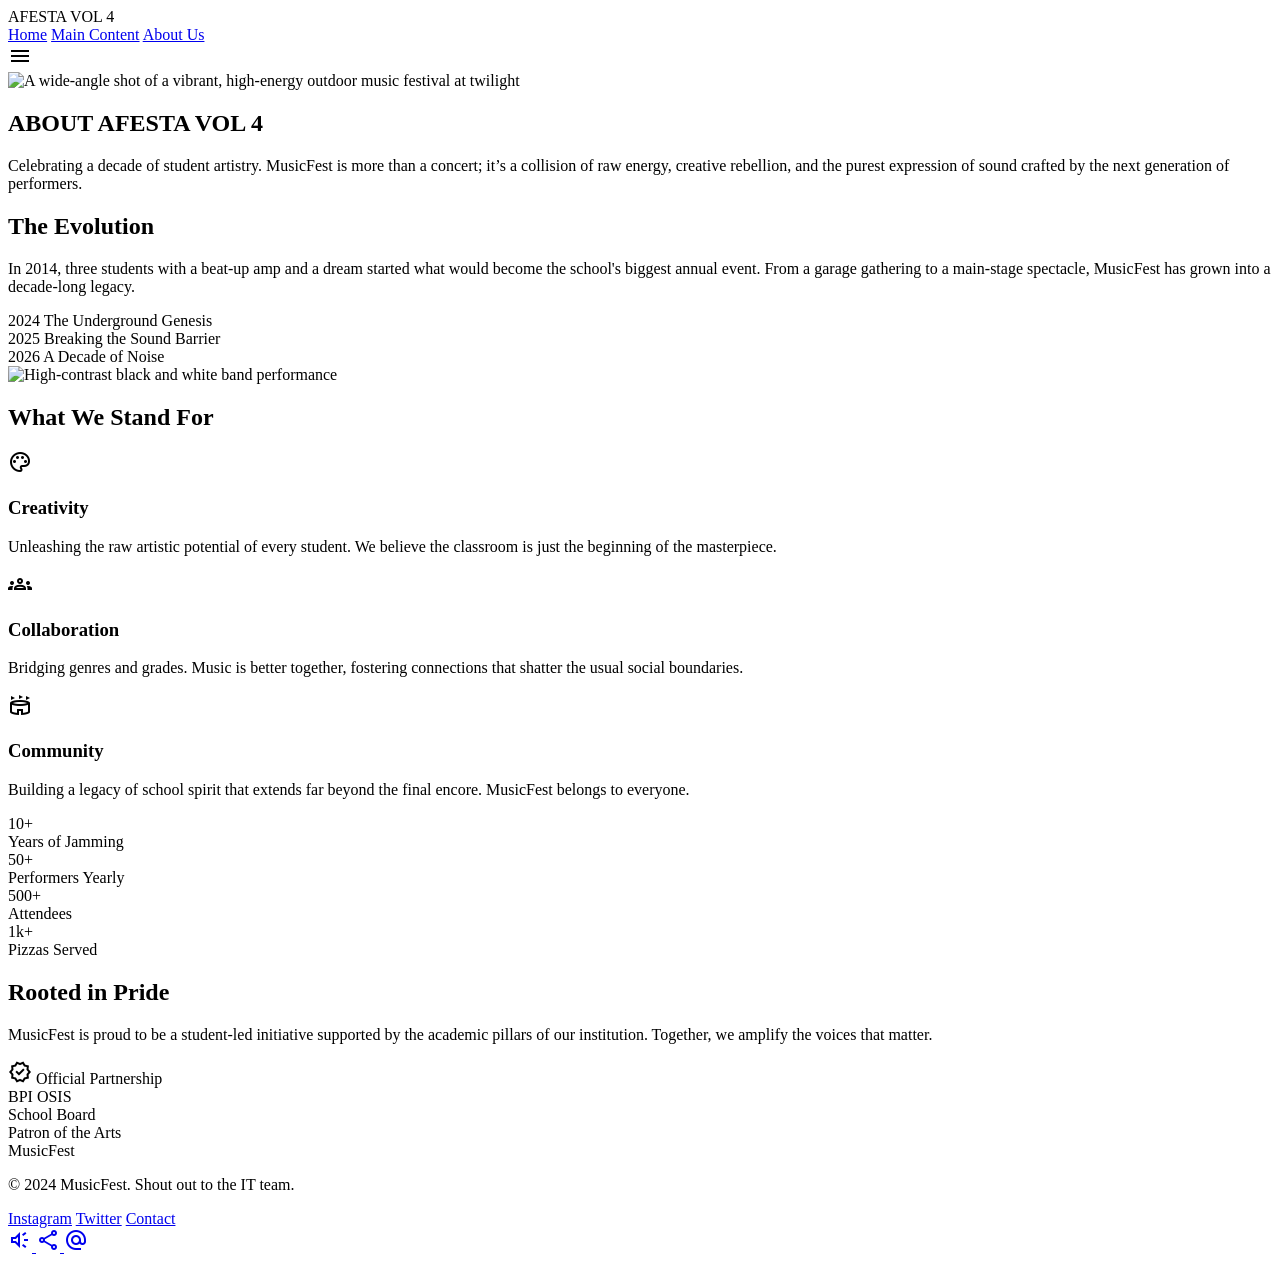
==== aboutus.html @ be6bf94f "Create aboutus.html" ====
<!DOCTYPE html>
<html class="dark" lang="en" data-stitch-anim-opacity="true">
<head>
    <meta charset="utf-8">
    <meta content="width=device-width, initial-scale=1.0" name="viewport">
    <title>About Us | MusicFest</title>
    
    <!-- Google Fonts -->
    <link href="https://fonts.googleapis.com/css2?family=Epilogue:wght@400;600;700;800;900&family=Space+Grotesk:wght@600&family=Spline+Sans:wght@400;500&family=Material+Symbols+Outlined:wght,FILL@100..700,0..1&display=swap" rel="stylesheet">
    
    <!-- External CSS -->
    <link rel="stylesheet" href="styles.css">
    
    <!-- Tailwind CSS CDN -->
    <script src="https://cdn.tailwindcss.com?plugins=forms,container-queries"></script>
    
    <!-- Tailwind Configuration -->
    <script src="tailwind-config.js"></script>
</head>
<body class="bg-background text-on-surface font-body-md selection:bg-secondary-container-alt selection:text-white">
    <!-- TopNavBar -->
    <nav class="sticky top-0 z-50 bg-surface border-b-2 border-outline-variant shadow-[0px_4px_0px_0px_#173d3c]">
        <div class="flex justify-between items-center w-full px-gutter py-sm max-w-container-max mx-auto">
            <div class="font-h3 text-h3 font-black italic tracking-tighter mr-md text-primary-container">AFESTA VOL 4</div>
            <div class="flex items-center gap-lg">
                <div class="hidden md:flex gap-lg items-center">
                    <a class="text-on-surface font-label-caps hover:text-primary-container transition-all" href="home.html">Home</a>
                    <a class="text-on-surface font-label-caps hover:text-primary-container transition-all" href="main.html">Main Content</a>
                    <a class="text-secondary-container-alt font-bold border-b-4 border-secondary-container-alt pb-1" href="aboutus.html">About Us</a>
                </div>
                <div class="md:hidden">
                    <span class="material-symbols-outlined text-on-surface">menu</span>
                </div>
            </div>
        </div>
    </nav>
    <main>
        <!-- Hero Section -->
        <section class="relative min-h-[600px] flex items-center pt-xl bg-surface-container-lowest">
            <div class="absolute inset-0 z-0 opacity-40">
                <div class="absolute inset-0 bg-gradient-to-br from-primary-container/20 via-transparent to-secondary-container-alt/20"></div>
                <img class="w-full h-full object-cover grayscale brightness-50" alt="A wide-angle shot of a vibrant, high-energy outdoor music festival at twilight" src="https://lh3.googleusercontent.com/aida-public/[base64]">
            </div>
            <!-- Paper-cut Overlays -->
            <div class="absolute top-0 right-0 w-1/3 h-full bg-primary-container/10 skew-x-12 translate-x-24 z-10"></div>
            <div class="absolute bottom-0 left-0 w-1/4 h-1/2 bg-secondary-container-alt/10 -skew-x-12 -translate-x-12 z-10"></div>
            <div class="relative z-20 max-w-container-max mx-auto px-gutter w-full">
                <div class="max-w-3xl">
                    <h1 class="font-h1 text-h1 mb-md text-on-surface uppercase tracking-tighter">
                        ABOUT <span class="text-primary-container">AFESTA VOL 4</span>
                    </h1>
                    <p class="font-body-lg text-body-lg text-on-surface-variant leading-relaxed mb-lg border-l-4 border-secondary-container-alt pl-md">
                        Celebrating a decade of student artistry. MusicFest is more than a concert; it’s a collision of raw energy, creative rebellion, and the purest expression of sound crafted by the next generation of performers.
                    </p>
                </div>
            </div>
        </section>
        
        <!-- Our Story (The Evolution) -->
        <section class="py-xl max-w-container-max mx-auto px-gutter">
            <div class="grid grid-cols-1 md:grid-cols-12 gap-lg items-center">
                <div class="md:col-span-5 space-y-md">
                    <h2 class="font-h2 text-h2 uppercase tracking-tight">The <span class="text-secondary-container-alt">Evolution</span></h2>
                    <p class="text-on-surface-variant font-body-md">
                        In 2014, three students with a beat-up amp and a dream started what would become the school's biggest annual event. From a garage gathering to a main-stage spectacle, MusicFest has grown into a decade-long legacy.
                    </p>
                    <div class="space-y-sm border-t-2 border-outline-variant pt-md mt-lg">
                        <div class="flex items-center gap-md">
                            <span class="font-h3 text-h3 text-primary-container">2024</span>
                            <span class="font-body-md italic text-on-surface">The Underground Genesis</span>
                        </div>
                        <div class="flex items-center gap-md">
                            <span class="font-h3 text-h3 text-secondary-container-alt">2025</span>
                            <span class="font-body-md italic text-on-surface">Breaking the Sound Barrier</span>
                        </div>
                        <div class="flex items-center gap-md">
                            <span class="font-h3 text-h3 text-tertiary-container">2026</span>
                            <span class="font-body-md italic text-on-surface">A Decade of Noise</span>
                        </div>
                    </div>
                </div>
                <div class="md:col-span-7 relative">
                    <div class="relative z-10 paper-cut-jagged bg-surface-container-high p-4 paper-cut-shadow-lg rotate-2">
                        <img class="w-full h-[500px] object-cover grayscale contrast-125" alt="High-contrast black and white band performance" src="https://lh3.googleusercontent.com/aida-public/[base64]">
                    </div>
                    <div class="absolute -top-10 -left-10 w-32 h-32 bg-primary-container z-0 paper-cut-edge -rotate-12"></div>
                    <div class="absolute -bottom-10 -right-10 w-48 h-48 bg-secondary-container-alt z-0 paper-cut-edge rotate-12 opacity-50"></div>
                </div>
            </div>
        </section>

        <!-- Our Values -->
        <section class="py-xl bg-surface-container-low">
            <div class="max-w-container-max mx-auto px-gutter">
                <div class="text-center mb-xl">
                    <h2 class="font-h2 text-h2 uppercase mb-xs">What We <span class="text-primary-container">Stand For</span></h2>
                    <div class="h-1 w-24 bg-primary-container mx-auto"></div>
                </div>
                <div class="grid grid-cols-1 md:grid-cols-3 gap-lg">
                    <!-- Value Card 1 -->
                    <div class="bg-surface p-lg paper-cut-shadow border-t-8 border-primary-container group hover:-translate-y-2 transition-all duration-300">
                        <span class="material-symbols-outlined text-primary-container text-[48px] mb-md">palette</span>
                        <h3 class="font-h3 text-h3 mb-sm uppercase">Creativity</h3>
                        <p class="text-on-surface-variant font-body-md leading-relaxed">
                            Unleashing the raw artistic potential of every student. We believe the classroom is just the beginning of the masterpiece.
                        </p>
                    </div>
                    <!-- Value Card 2 -->
                    <div class="bg-surface p-lg paper-cut-shadow border-t-8 border-secondary-container-alt group hover:-translate-y-2 transition-all duration-300">
                        <span class="material-symbols-outlined text-secondary-container-alt text-[48px] mb-md">groups</span>
                        <h3 class="font-h3 text-h3 mb-sm uppercase">Collaboration</h3>
                        <p class="text-on-surface-variant font-body-md leading-relaxed">
                            Bridging genres and grades. Music is better together, fostering connections that shatter the usual social boundaries.
                        </p>
                    </div>
                    <!-- Value Card 3 -->
                    <div class="bg-surface p-lg paper-cut-shadow border-t-8 border-tertiary-container group hover:-translate-y-2 transition-all duration-300">
                        <span class="material-symbols-outlined text-tertiary-container text-[48px] mb-md">stadium</span>
                        <h3 class="font-h3 text-h3 mb-sm uppercase">Community</h3>
                        <p class="text-on-surface-variant font-body-md leading-relaxed">
                            Building a legacy of school spirit that extends far beyond the final encore. MusicFest belongs to everyone.
                        </p>
                    </div>
                </div>
            </div>
        </section>

        <!-- Impact Stats -->
        <section class="py-xl bg-surface">
            <div class="max-w-container-max mx-auto px-gutter">
                <div class="grid grid-cols-2 md:grid-cols-4 gap-md">
                    <div class="text-center p-md border-r-2 border-outline-variant md:last:border-none">
                        <div class="font-h1 text-h1 text-primary-container tracking-tighter">10+</div>
                        <div class="font-label-caps uppercase text-on-surface-variant">Years of Jamming</div>
                    </div>
                    <div class="text-center p-md border-r-2 border-outline-variant md:last:border-none">
                        <div class="font-h1 text-h1 text-secondary-container-alt tracking-tighter">50+</div>
                        <div class="font-label-caps uppercase text-on-surface-variant">Performers Yearly</div>
                    </div>
                    <div class="text-center p-md border-r-2 border-outline-variant md:last:border-none">
                        <div class="font-h1 text-h1 text-tertiary-container tracking-tighter">500+</div>
                        <div class="font-label-caps uppercase text-on-surface-variant">Attendees</div>
                    </div>
                    <div class="text-center p-md border-r-2 border-outline-variant md:last:border-none">
                        <div class="font-h1 text-h1 text-primary-container tracking-tighter">1k+</div>
                        <div class="font-label-caps uppercase text-on-surface-variant">Pizzas Served</div>
                    </div>
                </div>
            </div>
        </section>

        <!-- Rooted in Pride -->
        <section class="py-xl overflow-hidden relative">
            <div class="max-w-container-max mx-auto px-gutter">
                <div class="bg-surface-container-highest p-lg md:p-xl paper-cut-edge paper-cut-shadow border-l-8 border-tertiary-container relative z-10">
                    <div class="grid grid-cols-1 md:grid-cols-2 gap-lg items-center">
                        <div>
                            <h2 class="font-h2 text-h2 uppercase mb-md tracking-tighter">Rooted in <span class="text-tertiary-container">Pride</span></h2>
                            <p class="text-on-surface-variant font-body-lg mb-lg">
                                MusicFest is proud to be a student-led initiative supported by the academic pillars of our institution. Together, we amplify the voices that matter.
                            </p>
                            <div class="flex items-center gap-sm">
                                <span class="material-symbols-outlined text-primary-container">verified</span>
                                <span class="font-label-caps text-on-surface uppercase tracking-widest">Official Partnership</span>
                            </div>
                        </div>
                        <div class="flex flex-col md:flex-row gap-lg items-center justify-center">
                            <div class="w-48 h-48 bg-background flex items-center justify-center paper-cut-shadow border-2 border-tertiary-container group hover:scale-105 transition-transform">
                                <span class="font-h3 text-h3 text-tertiary-container text-center px-sm">BPI OSIS</span>
                            </div>
                            <div class="text-center md:text-left">
                                <div class="font-h3 text-h3 text-on-surface">School Board</div>
                                <div class="font-body-md text-on-surface-variant">Patron of the Arts</div>
                            </div>
                        </div>
                    </div>
                </div>
            </div>
            <!-- Background Decorative Element -->
            <div class="absolute top-1/2 right-0 w-1/2 h-full bg-secondary-container-alt/5 -skew-y-6 z-0"></div>
        </section>
    </main>

    <!-- Footer -->
    <footer class="mt-xl bg-surface-dim border-t-4 border-dashed border-primary">
        <div class="flex flex-col md:flex-row justify-between items-center w-full px-lg py-md max-w-container-max mx-auto gap-md">
            <div class="flex flex-col gap-xs items-center md:items-start">
                <div class="font-h3 text-h3 font-black text-primary italic">MusicFest</div>
                <p class="font-body-md text-on-surface-variant">© 2024 MusicFest. Shout out to the IT team.</p>
            </div>
            <div class="flex gap-md">
                <a class="text-on-surface-variant font-label-caps hover:text-primary transition-colors" href="#">Instagram</a>
                <a class="text-on-surface-variant font-label-caps hover:text-primary transition-colors" href="#">Twitter</a>
                <a class="text-on-surface-variant font-label-caps hover:text-primary transition-colors" href="#">Contact</a>
            </div>
            <div class="flex gap-sm">
                <a class="w-10 h-10 flex items-center justify-center bg-surface-container paper-cut-shadow hover:scale-95 transition-transform text-primary" href="#">
                    <span class="material-symbols-outlined">brand_awareness</span>
                </a>
                <a class="w-10 h-10 flex items-center justify-center bg-surface-container paper-cut-shadow hover:scale-95 transition-transform text-primary" href="#">
                    <span class="material-symbols-outlined">share</span>
                </a>
                <a class="w-10 h-10 flex items-center justify-center bg-surface-container paper-cut-shadow hover:scale-95 transition-transform text-primary" href="#">
                    <span class="material-symbols-outlined">alternate_email</span>
                </a>
            </div>
        </div>
    </footer>
</body>
</html>
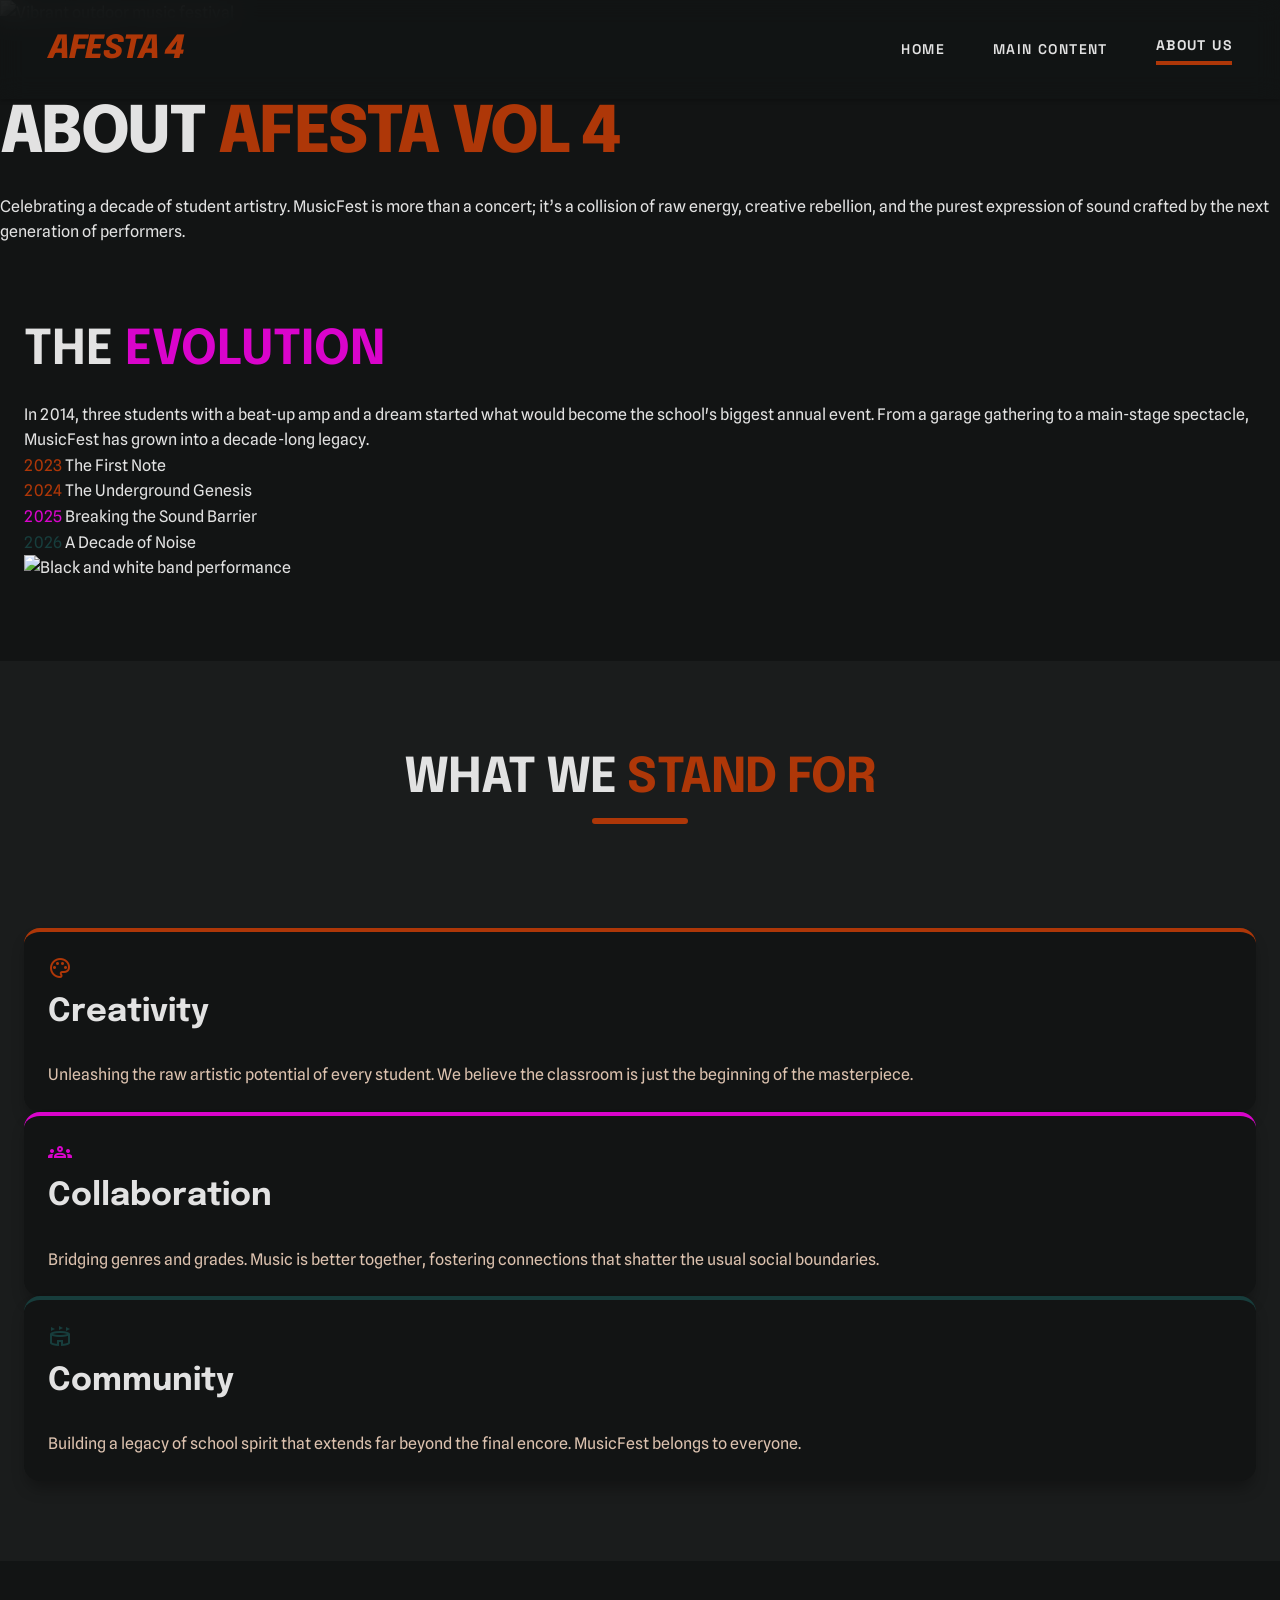
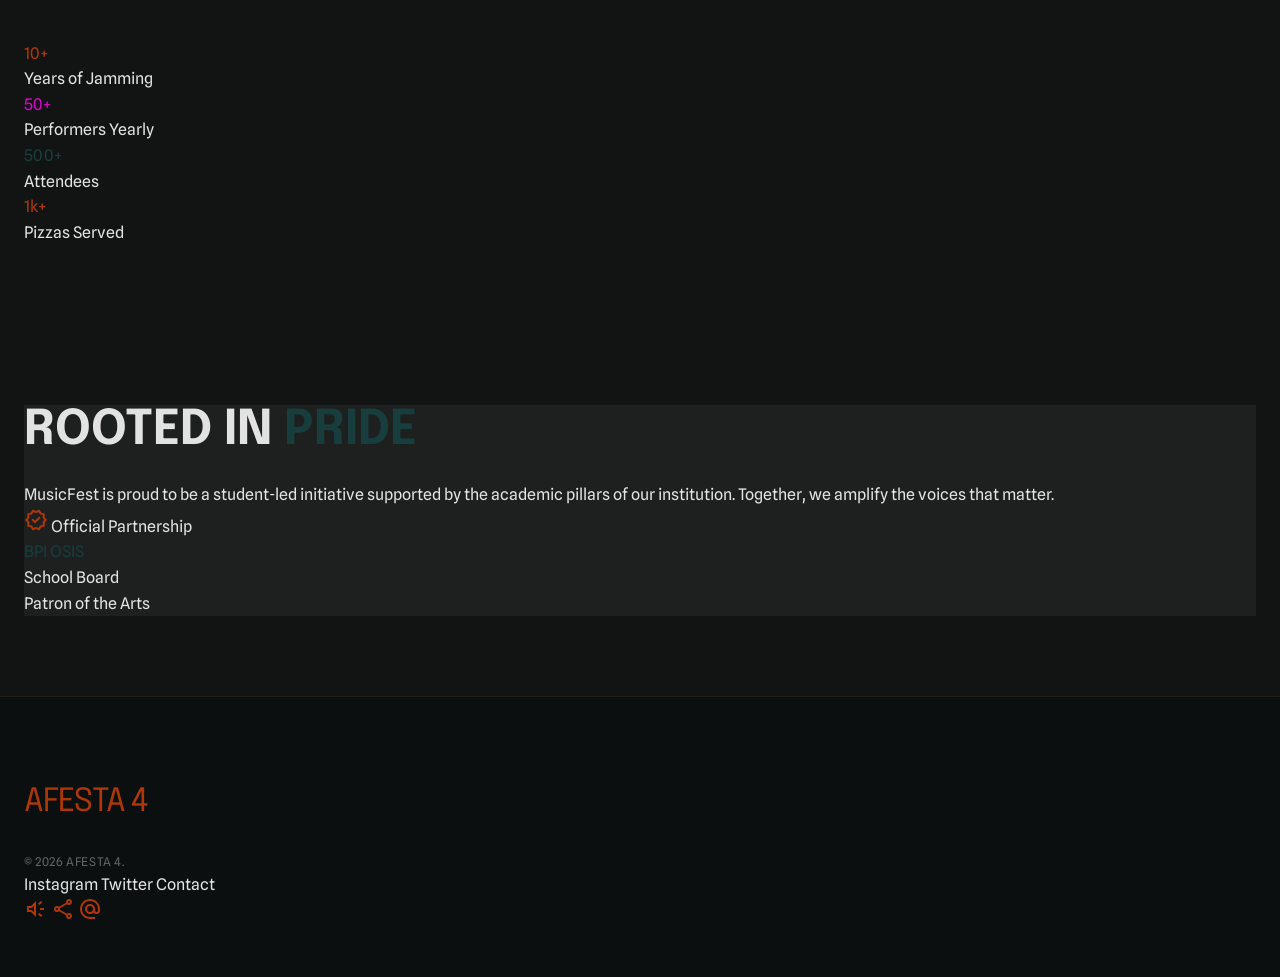
==== commit b84eaa18: "Update aboutus.html" ====
--- a/aboutus.html
+++ b/aboutus.html
@@ -1,210 +1,200 @@
 <!DOCTYPE html>
-<html class="dark" lang="en" data-stitch-anim-opacity="true">
+<html lang="en">
 <head>
     <meta charset="utf-8">
     <meta content="width=device-width, initial-scale=1.0" name="viewport">
     <title>About Us | MusicFest</title>
     
-    <!-- Google Fonts -->
-    <link href="https://fonts.googleapis.com/css2?family=Epilogue:wght@400;600;700;800;900&family=Space+Grotesk:wght@600&family=Spline+Sans:wght@400;500&family=Material+Symbols+Outlined:wght,FILL@100..700,0..1&display=swap" rel="stylesheet">
+    <link href="https://fonts.googleapis.com/css2?family=Epilogue:wght@400;600;700;800;900&family=Space+Grotesk:wght@600&family=Spline+Sans:wght@400;500&display=swap" rel="stylesheet">
+    <link href="https://fonts.googleapis.com/css2?family=Material+Symbols+Outlined:wght,FILL@100..700,0..1&display=swap" rel="stylesheet">
     
-    <!-- External CSS -->
     <link rel="stylesheet" href="styles.css">
-    
-    <!-- Tailwind CSS CDN -->
-    <script src="https://cdn.tailwindcss.com?plugins=forms,container-queries"></script>
-    
-    <!-- Tailwind Configuration -->
-    <script src="tailwind-config.js"></script>
 </head>
-<body class="bg-background text-on-surface font-body-md selection:bg-secondary-container-alt selection:text-white">
-    <!-- TopNavBar -->
-    <nav class="sticky top-0 z-50 bg-surface border-b-2 border-outline-variant shadow-[0px_4px_0px_0px_#173d3c]">
-        <div class="flex justify-between items-center w-full px-gutter py-sm max-w-container-max mx-auto">
-            <div class="font-h3 text-h3 font-black italic tracking-tighter mr-md text-primary-container">AFESTA VOL 4</div>
-            <div class="flex items-center gap-lg">
-                <div class="hidden md:flex gap-lg items-center">
-                    <a class="text-on-surface font-label-caps hover:text-primary-container transition-all" href="home.html">Home</a>
-                    <a class="text-on-surface font-label-caps hover:text-primary-container transition-all" href="main.html">Main Content</a>
-                    <a class="text-secondary-container-alt font-bold border-b-4 border-secondary-container-alt pb-1" href="aboutus.html">About Us</a>
-                </div>
-                <div class="md:hidden">
-                    <span class="material-symbols-outlined text-on-surface">menu</span>
-                </div>
-            </div>
-        </div>
+<body class="dark-theme">
+
+<header class="navbar">
+    <nav class="nav-container">
+        <div class="nav-logo">AFESTA 4</div>
+        <div class="nav-links">
+            <a class="nav-link" href="index.html">Home</a>
+            <a class="nav-link" href="main.html">Main Content</a>
+            <a class="nav-link active" href="about.html">About Us</a>
+        </div>
+        <button class="menu-toggle" id="menu-open">
+            <span class="material-symbols-outlined">menu</span>
+        </button>
     </nav>
-    <main>
-        <!-- Hero Section -->
-        <section class="relative min-h-[600px] flex items-center pt-xl bg-surface-container-lowest">
-            <div class="absolute inset-0 z-0 opacity-40">
-                <div class="absolute inset-0 bg-gradient-to-br from-primary-container/20 via-transparent to-secondary-container-alt/20"></div>
-                <img class="w-full h-full object-cover grayscale brightness-50" alt="A wide-angle shot of a vibrant, high-energy outdoor music festival at twilight" src="https://lh3.googleusercontent.com/aida-public/[base64]">
-            </div>
-            <!-- Paper-cut Overlays -->
-            <div class="absolute top-0 right-0 w-1/3 h-full bg-primary-container/10 skew-x-12 translate-x-24 z-10"></div>
-            <div class="absolute bottom-0 left-0 w-1/4 h-1/2 bg-secondary-container-alt/10 -skew-x-12 -translate-x-12 z-10"></div>
-            <div class="relative z-20 max-w-container-max mx-auto px-gutter w-full">
-                <div class="max-w-3xl">
-                    <h1 class="font-h1 text-h1 mb-md text-on-surface uppercase tracking-tighter">
-                        ABOUT <span class="text-primary-container">AFESTA VOL 4</span>
-                    </h1>
-                    <p class="font-body-lg text-body-lg text-on-surface-variant leading-relaxed mb-lg border-l-4 border-secondary-container-alt pl-md">
-                        Celebrating a decade of student artistry. MusicFest is more than a concert; it’s a collision of raw energy, creative rebellion, and the purest expression of sound crafted by the next generation of performers.
-                    </p>
-                </div>
-            </div>
-        </section>
-        
-        <!-- Our Story (The Evolution) -->
-        <section class="py-xl max-w-container-max mx-auto px-gutter">
-            <div class="grid grid-cols-1 md:grid-cols-12 gap-lg items-center">
-                <div class="md:col-span-5 space-y-md">
-                    <h2 class="font-h2 text-h2 uppercase tracking-tight">The <span class="text-secondary-container-alt">Evolution</span></h2>
-                    <p class="text-on-surface-variant font-body-md">
-                        In 2014, three students with a beat-up amp and a dream started what would become the school's biggest annual event. From a garage gathering to a main-stage spectacle, MusicFest has grown into a decade-long legacy.
-                    </p>
-                    <div class="space-y-sm border-t-2 border-outline-variant pt-md mt-lg">
-                        <div class="flex items-center gap-md">
-                            <span class="font-h3 text-h3 text-primary-container">2024</span>
-                            <span class="font-body-md italic text-on-surface">The Underground Genesis</span>
+</header>
+
+<div class="mobile-menu hidden" id="mobile-menu">
+    <button class="menu-close" id="menu-close">
+        <span class="material-symbols-outlined">close</span>
+    </button>
+    <nav class="mobile-nav-links">
+        <a href="index.html">Home</a>
+        <a href="index.html#lineup">Main Content</a>
+        <a href="about.html">About Us</a>
+    </nav>
+</div>
+
+<main>
+    <section class="about-hero">
+        <div class="hero-bg">
+            <img alt="Vibrant outdoor music festival" src="img/hero-festival.jpg">
+            <div class="hero-overlay-gradient"></div>
+        </div>
+        
+        <div class="decor-shape shape-right"></div>
+        <div class="decor-shape shape-left"></div>
+        
+        <div class="section-max-width px-gutter relative-z">
+            <div class="about-hero-content">
+                <h1 class="main-title">ABOUT <span class="text-primary">AFESTA VOL 4</span></h1>
+                <p class="hero-desc-l-border">
+                    Celebrating a decade of student artistry. MusicFest is more than a concert; it’s a collision of raw energy, creative rebellion, and the purest expression of sound crafted by the next generation of performers.
+                </p>
+            </div>
+        </div>
+    </section>
+
+    <section class="section-padding section-max-width px-gutter">
+        <div class="evolution-grid">
+            <div class="evolution-text">
+                <h2 class="section-title-left">The <span class="text-secondary">Evolution</span></h2>
+                <p class="section-desc-left">
+                    In 2014, three students with a beat-up amp and a dream started what would become the school's biggest annual event. From a garage gathering to a main-stage spectacle, MusicFest has grown into a decade-long legacy.
+                </p>
+                
+                <div class="timeline-container">
+                    <div class="timeline-item">
+                        <span class="timeline-year text-primary">2023</span>
+                        <span class="timeline-event">The First Note</span>
+                    </div>
+                    <div class="timeline-item">
+                        <span class="timeline-year text-primary">2024</span>
+                        <span class="timeline-event">The Underground Genesis</span>
+                    </div>
+                    <div class="timeline-item">
+                        <span class="timeline-year text-secondary">2025</span>
+                        <span class="timeline-event">Breaking the Sound Barrier</span>
+                    </div>
+                    <div class="timeline-item">
+                        <span class="timeline-year text-tertiary">2026</span>
+                        <span class="timeline-event">A Decade of Noise</span>
+                    </div>
+                </div>
+            </div>
+            
+            <div class="evolution-media">
+                <div class="media-frame-rotate paper-cut-shadow-lg">
+                    <img alt="Black and white band performance" src="img/lineup-band.jpg">
+                </div>
+                <div class="decor-box box-top-left bg-primary"></div>
+                <div class="decor-box box-bottom-right bg-secondary"></div>
+            </div>
+        </div>
+    </section>
+
+    <section class="section-padding bg-low">
+        <div class="section-max-width px-gutter">
+            <div class="section-header">
+                <h2 class="section-title">What We <span class="text-primary">Stand For</span></h2>
+                <div class="divider bg-primary"></div>
+            </div>
+            
+            <div class="values-grid">
+                <div class="card bg-surface border-primary paper-cut-shadow group-hover-up">
+                    <span class="material-symbols-outlined text-primary value-icon">palette</span>
+                    <h3 class="card-title">Creativity</h3>
+                    <p class="card-text">Unleashing the raw artistic potential of every student. We believe the classroom is just the beginning of the masterpiece.</p>
+                </div>
+                <div class="card bg-surface border-secondary paper-cut-shadow group-hover-up">
+                    <span class="material-symbols-outlined text-secondary value-icon">groups</span>
+                    <h3 class="card-title">Collaboration</h3>
+                    <p class="card-text">Bridging genres and grades. Music is better together, fostering connections that shatter the usual social boundaries.</p>
+                </div>
+                <div class="card bg-surface border-tertiary paper-cut-shadow group-hover-up">
+                    <span class="material-symbols-outlined text-tertiary value-icon">stadium</span>
+                    <h3 class="card-title">Community</h3>
+                    <p class="card-text">Building a legacy of school spirit that extends far beyond the final encore. MusicFest belongs to everyone.</p>
+                </div>
+            </div>
+        </div>
+    </section>
+
+    <section class="section-padding bg-surface">
+        <div class="section-max-width px-gutter">
+            <div class="stats-counter-grid">
+                <div class="stat-counter-item">
+                    <div class="stat-large-num text-primary">10+</div>
+                    <div class="stat-caps-label">Years of Jamming</div>
+                </div>
+                <div class="stat-counter-item">
+                    <div class="stat-large-num text-secondary">50+</div>
+                    <div class="stat-caps-label">Performers Yearly</div>
+                </div>
+                <div class="stat-counter-item">
+                    <div class="stat-large-num text-tertiary">500+</div>
+                    <div class="stat-caps-label">Attendees</div>
+                </div>
+                <div class="stat-counter-item">
+                    <div class="stat-large-num text-primary">1k+</div>
+                    <div class="stat-caps-label">Pizzas Served</div>
+                </div>
+            </div>
+        </div>
+    </section>
+
+    <section class="section-padding overflow-hidden position-relative">
+        <div class="section-max-width px-gutter">
+            <div class="pride-container bg-container border-l-tertiary paper-cut-shadow">
+                <div class="pride-grid">
+                    <div class="pride-info">
+                        <h2 class="section-title-left uppercase">Rooted in <span class="text-tertiary">Pride</span></h2>
+                        <p class="hero-desc-text">MusicFest is proud to be a student-led initiative supported by the academic pillars of our institution. Together, we amplify the voices that matter.</p>
+                        <div class="partnership-badge">
+                            <span class="material-symbols-outlined text-primary">verified</span>
+                            <span class="badge-text">Official Partnership</span>
                         </div>
-                        <div class="flex items-center gap-md">
-                            <span class="font-h3 text-h3 text-secondary-container-alt">2025</span>
-                            <span class="font-body-md italic text-on-surface">Breaking the Sound Barrier</span>
+                    </div>
+                    
+                    <div class="pride-logos">
+                        <div class="logo-box paper-cut-shadow">
+                            <span class="logo-box-text text-tertiary">BPI OSIS</span>
                         </div>
-                        <div class="flex items-center gap-md">
-                            <span class="font-h3 text-h3 text-tertiary-container">2026</span>
-                            <span class="font-body-md italic text-on-surface">A Decade of Noise</span>
+                        <div class="board-text-wrapper">
+                            <div class="board-title">School Board</div>
+                            <div class="board-subtitle">Patron of the Arts</div>
                         </div>
                     </div>
                 </div>
-                <div class="md:col-span-7 relative">
-                    <div class="relative z-10 paper-cut-jagged bg-surface-container-high p-4 paper-cut-shadow-lg rotate-2">
-                        <img class="w-full h-[500px] object-cover grayscale contrast-125" alt="High-contrast black and white band performance" src="https://lh3.googleusercontent.com/aida-public/[base64]">
-                    </div>
-                    <div class="absolute -top-10 -left-10 w-32 h-32 bg-primary-container z-0 paper-cut-edge -rotate-12"></div>
-                    <div class="absolute -bottom-10 -right-10 w-48 h-48 bg-secondary-container-alt z-0 paper-cut-edge rotate-12 opacity-50"></div>
-                </div>
-            </div>
-        </section>
-
-        <!-- Our Values -->
-        <section class="py-xl bg-surface-container-low">
-            <div class="max-w-container-max mx-auto px-gutter">
-                <div class="text-center mb-xl">
-                    <h2 class="font-h2 text-h2 uppercase mb-xs">What We <span class="text-primary-container">Stand For</span></h2>
-                    <div class="h-1 w-24 bg-primary-container mx-auto"></div>
-                </div>
-                <div class="grid grid-cols-1 md:grid-cols-3 gap-lg">
-                    <!-- Value Card 1 -->
-                    <div class="bg-surface p-lg paper-cut-shadow border-t-8 border-primary-container group hover:-translate-y-2 transition-all duration-300">
-                        <span class="material-symbols-outlined text-primary-container text-[48px] mb-md">palette</span>
-                        <h3 class="font-h3 text-h3 mb-sm uppercase">Creativity</h3>
-                        <p class="text-on-surface-variant font-body-md leading-relaxed">
-                            Unleashing the raw artistic potential of every student. We believe the classroom is just the beginning of the masterpiece.
-                        </p>
-                    </div>
-                    <!-- Value Card 2 -->
-                    <div class="bg-surface p-lg paper-cut-shadow border-t-8 border-secondary-container-alt group hover:-translate-y-2 transition-all duration-300">
-                        <span class="material-symbols-outlined text-secondary-container-alt text-[48px] mb-md">groups</span>
-                        <h3 class="font-h3 text-h3 mb-sm uppercase">Collaboration</h3>
-                        <p class="text-on-surface-variant font-body-md leading-relaxed">
-                            Bridging genres and grades. Music is better together, fostering connections that shatter the usual social boundaries.
-                        </p>
-                    </div>
-                    <!-- Value Card 3 -->
-                    <div class="bg-surface p-lg paper-cut-shadow border-t-8 border-tertiary-container group hover:-translate-y-2 transition-all duration-300">
-                        <span class="material-symbols-outlined text-tertiary-container text-[48px] mb-md">stadium</span>
-                        <h3 class="font-h3 text-h3 mb-sm uppercase">Community</h3>
-                        <p class="text-on-surface-variant font-body-md leading-relaxed">
-                            Building a legacy of school spirit that extends far beyond the final encore. MusicFest belongs to everyone.
-                        </p>
-                    </div>
-                </div>
-            </div>
-        </section>
-
-        <!-- Impact Stats -->
-        <section class="py-xl bg-surface">
-            <div class="max-w-container-max mx-auto px-gutter">
-                <div class="grid grid-cols-2 md:grid-cols-4 gap-md">
-                    <div class="text-center p-md border-r-2 border-outline-variant md:last:border-none">
-                        <div class="font-h1 text-h1 text-primary-container tracking-tighter">10+</div>
-                        <div class="font-label-caps uppercase text-on-surface-variant">Years of Jamming</div>
-                    </div>
-                    <div class="text-center p-md border-r-2 border-outline-variant md:last:border-none">
-                        <div class="font-h1 text-h1 text-secondary-container-alt tracking-tighter">50+</div>
-                        <div class="font-label-caps uppercase text-on-surface-variant">Performers Yearly</div>
-                    </div>
-                    <div class="text-center p-md border-r-2 border-outline-variant md:last:border-none">
-                        <div class="font-h1 text-h1 text-tertiary-container tracking-tighter">500+</div>
-                        <div class="font-label-caps uppercase text-on-surface-variant">Attendees</div>
-                    </div>
-                    <div class="text-center p-md border-r-2 border-outline-variant md:last:border-none">
-                        <div class="font-h1 text-h1 text-primary-container tracking-tighter">1k+</div>
-                        <div class="font-label-caps uppercase text-on-surface-variant">Pizzas Served</div>
-                    </div>
-                </div>
-            </div>
-        </section>
-
-        <!-- Rooted in Pride -->
-        <section class="py-xl overflow-hidden relative">
-            <div class="max-w-container-max mx-auto px-gutter">
-                <div class="bg-surface-container-highest p-lg md:p-xl paper-cut-edge paper-cut-shadow border-l-8 border-tertiary-container relative z-10">
-                    <div class="grid grid-cols-1 md:grid-cols-2 gap-lg items-center">
-                        <div>
-                            <h2 class="font-h2 text-h2 uppercase mb-md tracking-tighter">Rooted in <span class="text-tertiary-container">Pride</span></h2>
-                            <p class="text-on-surface-variant font-body-lg mb-lg">
-                                MusicFest is proud to be a student-led initiative supported by the academic pillars of our institution. Together, we amplify the voices that matter.
-                            </p>
-                            <div class="flex items-center gap-sm">
-                                <span class="material-symbols-outlined text-primary-container">verified</span>
-                                <span class="font-label-caps text-on-surface uppercase tracking-widest">Official Partnership</span>
-                            </div>
-                        </div>
-                        <div class="flex flex-col md:flex-row gap-lg items-center justify-center">
-                            <div class="w-48 h-48 bg-background flex items-center justify-center paper-cut-shadow border-2 border-tertiary-container group hover:scale-105 transition-transform">
-                                <span class="font-h3 text-h3 text-tertiary-container text-center px-sm">BPI OSIS</span>
-                            </div>
-                            <div class="text-center md:text-left">
-                                <div class="font-h3 text-h3 text-on-surface">School Board</div>
-                                <div class="font-body-md text-on-surface-variant">Patron of the Arts</div>
-                            </div>
-                        </div>
-                    </div>
-                </div>
-            </div>
-            <!-- Background Decorative Element -->
-            <div class="absolute top-1/2 right-0 w-1/2 h-full bg-secondary-container-alt/5 -skew-y-6 z-0"></div>
-        </section>
-    </main>
-
-    <!-- Footer -->
-    <footer class="mt-xl bg-surface-dim border-t-4 border-dashed border-primary">
-        <div class="flex flex-col md:flex-row justify-between items-center w-full px-lg py-md max-w-container-max mx-auto gap-md">
-            <div class="flex flex-col gap-xs items-center md:items-start">
-                <div class="font-h3 text-h3 font-black text-primary italic">MusicFest</div>
-                <p class="font-body-md text-on-surface-variant">© 2024 MusicFest. Shout out to the IT team.</p>
-            </div>
-            <div class="flex gap-md">
-                <a class="text-on-surface-variant font-label-caps hover:text-primary transition-colors" href="#">Instagram</a>
-                <a class="text-on-surface-variant font-label-caps hover:text-primary transition-colors" href="#">Twitter</a>
-                <a class="text-on-surface-variant font-label-caps hover:text-primary transition-colors" href="#">Contact</a>
-            </div>
-            <div class="flex gap-sm">
-                <a class="w-10 h-10 flex items-center justify-center bg-surface-container paper-cut-shadow hover:scale-95 transition-transform text-primary" href="#">
-                    <span class="material-symbols-outlined">brand_awareness</span>
-                </a>
-                <a class="w-10 h-10 flex items-center justify-center bg-surface-container paper-cut-shadow hover:scale-95 transition-transform text-primary" href="#">
-                    <span class="material-symbols-outlined">share</span>
-                </a>
-                <a class="w-10 h-10 flex items-center justify-center bg-surface-container paper-cut-shadow hover:scale-95 transition-transform text-primary" href="#">
-                    <span class="material-symbols-outlined">alternate_email</span>
-                </a>
-            </div>
-        </div>
-    </footer>
+            </div>
+        </div>
+        <div class="bg-slant-decor"></div>
+    </section>
+</main>
+
+<footer class="main-footer border-dashed-top">
+    <div class="footer-alt-flex section-max-width px-gutter">
+        <div class="footer-alt-brand">
+            <div class="footer-logo">AFESTA 4</div>
+            <p class="copyright">© 2026 AFESTA 4.</p>
+        </div>
+        
+        <div class="footer-alt-links">
+            <a href="#">Instagram</a>
+            <a href="#">Twitter</a>
+            <a href="#">Contact</a>
+        </div>
+        
+        <div class="footer-alt-socials">
+            <a class="social-box paper-cut-shadow text-primary" href="#"><span class="material-symbols-outlined">brand_awareness</span></a>
+            <a class="social-box paper-cut-shadow text-primary" href="#"><span class="material-symbols-outlined">share</span></a>
+            <a class="social-box paper-cut-shadow text-primary" href="#"><span class="material-symbols-outlined">alternate_email</span></a>
+        </div>
+    </div>
+</footer>
+
+<script src="script.js"></script>
 </body>
-</html>+</html>
--- a/styles.css
+++ b/styles.css
@@ -0,0 +1,824 @@
+/* ==========================================================================
+   1. VARIABLES & RESET STYLE
+   ========================================================================== */
+:root {
+    /* Skema Warna Kustom AFESTA */
+    --background: #121414;
+    --surface: #121414;
+    --surface-low: #1a1c1c;
+    --surface-container: #1e2020;
+    --surface-highest: #333535;
+    --surface-high: #282a2b;
+    --surface-lowest: #0c0f0f;
+    
+    --primary: #AE3708;       /* Oranye Terbakar */
+    --secondary: #D904CB;     /* Neon Pink/Magenta */
+    --tertiary: #173D3C;      /* Deep Teal */
+    
+    --on-surface: #e2e2e2;
+    --on-surface-variant: #dcc2af;
+    --outline-variant: rgba(86, 67, 53, 0.5);
+
+    /* Font Tokens */
+    --font-heading: 'Epilogue', sans-serif;
+    --font-body: 'Spline Sans', sans-serif;
+    --font-caps: 'Space Grotesk', sans-serif;
+}
+
+* {
+    box-sizing: border-box;
+    margin: 0;
+    padding: 0;
+}
+
+body {
+    background-color: var(--background);
+    color: var(--on-surface);
+    font-family: var(--font-body);
+    font-size: 16px;
+    line-height: 1.6;
+    min-height: 100vh;
+    overflow-x: hidden;
+}
+
+a {
+    color: inherit;
+    text-decoration: none;
+}
+
+/* Custom Scrollbar */
+::-webkit-scrollbar {
+    width: 8px;
+}
+::-webkit-scrollbar-track {
+    background: var(--background);
+}
+::-webkit-scrollbar-thumb {
+    background: var(--primary);
+    border-radius: 10px;
+}
+
+/* ==========================================================================
+   2. NAVBAR & HEADER STYLE
+   ========================================================================== */
+.navbar {
+    position: sticky;
+    top: 0;
+    z-index: 50;
+    background-color: rgba(18, 20, 20, 0.8);
+    backdrop-filter: blur(12px);
+    border-b: 1px solid var(--outline-variant);
+    box-shadow: 0 2px 4px rgba(0,0,0,0.2);
+}
+
+.nav-container {
+    display: flex;
+    align-items: center;
+    justify-content: space-between;
+    max-width: 1280px;
+    margin: 0 auto;
+    padding: 24px 48px;
+}
+
+.nav-logo {
+    font-family: var(--font-heading);
+    font-size: 32px;
+    font-weight: 800;
+    color: var(--primary);
+    letter-spacing: -0.04em;
+    font-style: italic;
+    text-transform: uppercase;
+}
+
+.nav-links {
+    display: none;
+}
+
+.nav-link {
+    font-family: var(--font-caps);
+    font-size: 14px;
+    font-weight: 600;
+    letter-spacing: 0.1em;
+    text-transform: uppercase;
+    transition: color 0.3s ease;
+}
+
+.nav-link:hover {
+    color: var(--primary);
+}
+
+.nav-link.active {
+    border-bottom: 4px solid var(--primary);
+    padding-bottom: 4px;
+    font-weight: 700;
+}
+
+.menu-toggle {
+    background: none;
+    border: none;
+    color: var(--on-surface);
+    cursor: pointer;
+}
+
+/* Mobile Menu Overlay */
+.mobile-menu {
+    position: fixed;
+    inset: 0;
+    z-index: 100;
+    background-color: rgba(18, 20, 20, 0.95);
+    backdrop-filter: blur(20px);
+    display: flex;
+    flex-col: initial;
+    flex-direction: column;
+    align-items: flex-end;
+    padding: 48px;
+}
+
+.menu-close {
+    background: none;
+    border: none;
+    color: var(--on-surface);
+    margin-bottom: 80px;
+    cursor: pointer;
+}
+
+.menu-close span {
+    font-size: 36px;
+}
+
+.mobile-nav-links {
+    display: flex;
+    flex-direction: column;
+    align-items: flex-end;
+    gap: 48px;
+}
+
+.mobile-nav-links a {
+    font-family: var(--font-heading);
+    font-size: 32px;
+    font-weight: 800;
+    text-transform: uppercase;
+    font-style: italic;
+}
+
+.mobile-decor {
+    margin-top: auto;
+    display: flex;
+    gap: 24px;
+}
+
+.dot {
+    width: 16px;
+    height: 16px;
+    border-radius: 50%;
+}
+.dot-primary { background-color: var(--primary); }
+.dot-secondary { background-color: var(--secondary); }
+.dot-tertiary { background-color: var(--tertiary); }
+
+.hidden { display: none !important; }
+
+/* ==========================================================================
+   3. HERO SECTION STYLE
+   ========================================================================== */
+.hero-section {
+    position: relative;
+    min-height: 90vh;
+    display: flex;
+    align-items: center;
+    justify-content: center;
+    padding: 80px 0;
+    overflow: hidden;
+}
+
+.hero-bg {
+    position: absolute;
+    inset: 0;
+    z-index: 0;
+}
+
+.hero-bg img {
+    width: 100%;
+    height: 100%;
+    object-fit: cover;
+    opacity: 0.4;
+    filter: grayscale(100%);
+    transition: all 1s ease;
+}
+
+.hero-bg:hover img {
+    filter: grayscale(0%);
+}
+
+.hero-overlay {
+    position: absolute;
+    inset: 0;
+    background: linear-gradient(to top, var(--background), rgba(18,20,20,0.6), transparent);
+}
+
+.hero-content-wrapper {
+    position: relative;
+    z-index: 10;
+    width: 100%;
+    max-width: 896px;
+    padding: 0 24px;
+}
+
+.hero-card {
+    background-color: rgba(12, 15, 15, 0.8);
+    backdrop-filter: blur(20px);
+    padding: 48px;
+    border-radius: 16px;
+    text-align: center;
+    border: 1px solid rgba(164, 140, 123, 0.2);
+    box-shadow: 12px 12px 0px 0px rgba(174, 55, 8, 0.2);
+    transition: transform 0.5s ease;
+}
+
+.hero-card:hover {
+    transform: scale(1.02);
+}
+
+.subtitle {
+    font-family: var(--font-caps);
+    font-size: 14px;
+    color: var(--primary);
+    letter-spacing: 0.4em;
+    margin-bottom: 8px;
+    display: block;
+    text-transform: uppercase;
+}
+
+.main-title {
+    font-family: var(--font-heading);
+    font-size: 64px;
+    font-weight: 800;
+    line-height: 1.1;
+    letter-spacing: -0.04em;
+    text-transform: uppercase;
+    margin-bottom: 24px;
+}
+
+.hero-desc {
+    font-size: 18px;
+    color: var(--on-surface-variant);
+    max-width: 576px;
+    margin: 0 auto 48px auto;
+}
+
+.hero-buttons {
+    display: flex;
+    flex-direction: column;
+    gap: 24px;
+    justify-content: center;
+}
+
+/* Button UI Components */
+.btn {
+    font-family: var(--font-caps);
+    font-size: 14px;
+    font-weight: 600;
+    padding: 24px 80px;
+    border-radius: 8px;
+    cursor: pointer;
+    transition: all 0.3s ease;
+    display: inline-flex;
+    align-items: center;
+    justify-content: center;
+    gap: 8px;
+    text-transform: uppercase;
+}
+
+.btn-primary {
+    background-color: var(--primary);
+    color: #ffffff;
+    border: none;
+    box-shadow: 0 10px 15px -3px rgba(174, 55, 8, 0.3);
+}
+
+.btn-primary:hover {
+    transform: translateY(-4px);
+}
+
+.btn-outline {
+    background: transparent;
+    color: var(--secondary);
+    border: 2px solid var(--secondary);
+}
+
+.btn-outline:hover {
+    background-color: rgba(219, 4, 203, 0.1);
+}
+
+/* Floating Animations */
+.decor-icon {
+    position: absolute;
+    z-index: 0;
+    pointer-events: none;
+}
+
+.decor-icon span {
+    display: block;
+}
+
+.float-1 { top: 20%; left: 5%; animation: float 6s ease-in-out infinite; opacity: 0.6; }
+.float-1 span { font-size: 120px; }
+
+.float-2 { bottom: 20%; right: 5%; animation: float 6s ease-in-out infinite; animation-delay: 1.5s; opacity: 0.4; transform: rotate(12deg); }
+.float-2 span { font-size: 160px; }
+
+.float-3 { top: 30%; right: 25%; animation: float 6s ease-in-out infinite; animation-delay: 3s; opacity: 0.3; }
+.float-3 span { font-size: 80px; }
+
+@keyframes float {
+    0% { transform: translateY(0px) rotate(0deg); }
+    50% { transform: translateY(-20px) rotate(5deg); }
+    100% { transform: translateY(0px) rotate(0deg); }
+}
+
+/* ==========================================================================
+   4. LAYOUT & CARDS (LINEUP & LEADERSHIP)
+   ========================================================================== */
+.section-padding { padding: 80px 24px; }
+.bg-low { background-color: var(--surface-low); }
+.bg-surface { background-color: var(--surface); }
+
+.section-max-width {
+    max-width: 1280px;
+    margin: 0 auto;
+}
+
+.section-header {
+    display: flex;
+    flex-direction: column;
+    align-items: center;
+    text-align: center;
+    margin-bottom: 80px;
+}
+
+.divider {
+    height: 6px;
+    width: 96px;
+    border-radius: 9999px;
+    margin-bottom: 24px;
+}
+
+.bg-primary { background-color: var(--primary); }
+.bg-secondary { background-color: var(--secondary); }
+
+.section-title {
+    font-family: var(--font-heading);
+    font-size: 48px;
+    text-transform: uppercase;
+    letter-spacing: -0.02em;
+}
+
+.section-desc {
+    color: var(--on-surface-variant);
+    margin-top: 12px;
+}
+
+/* Responsive Grid Sistem untuk Lineup */
+.lineup-grid {
+    display: flex;
+    flex-wrap: wrap;
+    justify-content: center;
+    gap: 48px;
+    max-width: 1024px;
+    margin: 0 auto;
+}
+
+.card {
+    background-color: var(--surface);
+    padding: 24px;
+    border-radius: 16px;
+    box-shadow: 0 10px 15px -3px rgba(0, 0, 0, 0.3);
+    transition: transform 0.3s cubic-bezier(0.34, 1.56, 0.64, 1);
+    width: 100%;
+}
+
+.card:hover {
+    transform: translateY(-8px);
+}
+
+.border-primary { border-top: 4px solid var(--primary); }
+.border-secondary { border-top: 4px solid var(--secondary); }
+.border-tertiary { border-top: 4px solid var(--tertiary); }
+
+.card-img-wrapper {
+    width: 100%;
+    aspect-ratio: 16/9;
+    margin-bottom: 24px;
+    overflow: hidden;
+    border-radius: 12px;
+    background-color: var(--surface-high);
+}
+
+.card-link {
+    display: inline-block;
+    margin-top: 16px;
+    font-family: var(--font-caps);
+    font-size: 14px;
+    font-weight: 700;
+    text-transform: uppercase;
+    transition: transform 0.2s ease;
+}
+
+.card-link:hover {
+    transform: translateX(4px); /* Efek geser sedikit saat di-hover */
+}
+
+.card-img-wrapper img {
+    width: 100%;
+    height: 100%;
+    object-fit: cover;
+    filter: grayscale(100%);
+    transition: filter 0.7s ease;
+}
+
+.card:hover .card-img-wrapper img {
+    filter: grayscale(0);
+}
+
+.card-tag {
+    font-family: var(--font-caps);
+    font-size: 14px;
+    margin-bottom: 4px;
+}
+
+.card-title {
+    font-family: var(--font-heading);
+    font-size: 32px;
+    margin-bottom: 24px;
+}
+
+.card-text {
+    color: var(--on-surface-variant);
+}
+
+/* Leadership Layout */
+.leadership-flex {
+    display: flex;
+    flex-direction: column;
+    align-items: center;
+    gap: 48px;
+}
+
+.bg-container { background-color: var(--surface-container); }
+
+.card-profile {
+    max-width: 320px;
+}
+
+.card-img-profile {
+    width: 100%;
+    aspect-ratio: 4/5;
+    margin-bottom: 24px;
+    overflow: hidden;
+    border-radius: 12px;
+    background-color: var(--surface-high);
+}
+
+.card-img-profile img {
+    width: 100%;
+    height: 100%;
+    object-fit: cover;
+    filter: grayscale(100%);
+    transition: filter 0.7s ease;
+}
+
+.card-profile:hover .card-img-profile img {
+    filter: grayscale(0);
+}
+
+.card-title-profile {
+    font-family: var(--font-heading);
+    font-size: 32px;
+    margin-bottom: 24px;
+    line-height: 1.2;
+}
+
+.card-text-profile {
+    color: var(--on-surface-variant);
+}
+
+/* OSIS Layout */
+.osis-wrapper {
+    margin-top: 80px;
+    padding-top: 80px;
+    border-top: 1px solid rgba(86, 67, 53, 0.2);
+}
+
+.section-subtitle {
+    font-family: var(--font-heading);
+    font-size: 32px;
+    text-transform: uppercase;
+}
+
+.osis-container {
+    max-width: 1152px;
+    margin: 0 auto;
+}
+
+.osis-top-row {
+    display: flex;
+    flex-direction: column;
+    align-items: center;
+    gap: 48px;
+    margin-bottom: 48px;
+}
+
+.osis-bottom-grid {
+    display: grid;
+    grid-template-columns: repeat(2, 1xl);
+    gap: 48px;
+}
+
+.card-name-bold {
+    font-size: 18px;
+    font-weight: 700;
+}
+
+/* ==========================================================================
+   5. CAPTURED MOMENTS & FOOTER
+   ========================================================================== */
+.moments-grid {
+    display: grid;
+    grid-template-columns: 1fr;
+    gap: 48px;
+    align-items: center;
+    margin-bottom: 80px;
+}
+
+.video-container {
+    position: relative;
+}
+
+.video-card-frame {
+    aspect-ratio: 16/9;
+    background-color: var(--surface-highest);
+    border-radius: 16px;
+    overflow: hidden;
+    border: 4px solid rgba(51, 53, 55, 0.3);
+    box-shadow: 12px 12px 0px 0px rgba(174, 55, 8, 0.2);
+    position: relative;
+}
+
+.video-card-frame img {
+    width: 100%;
+    height: 100%;
+    object-fit: cover;
+}
+
+.video-overlay-btn {
+    position: absolute;
+    inset: 0;
+    background-color: rgba(174, 55, 8, 0.2);
+    display: flex;
+    align-items: center;
+    justify-content: center;
+    transition: background-color 0.3s ease;
+}
+
+.video-container:hover .video-overlay-btn {
+    background-color: rgba(174, 55, 8, 0.4);
+}
+
+.play-btn-circle {
+    width: 80px;
+    height: 80px;
+    background-color: var(--primary);
+    border-radius: 50%;
+    display: flex;
+    align-items: center;
+    justify-content: center;
+    box-shadow: 0 20px 25px -5px rgba(0,0,0,0.5);
+    cursor: pointer;
+    transition: transform 0.3s ease;
+}
+
+.video-container:hover .play-btn-circle {
+    transform: scale(1.1);
+}
+
+.play-btn-circle span {
+    font-size: 48px;
+    color: #ffffff;
+}
+
+.video-tag-label {
+    position: absolute;
+    bottom: 24px;
+    left: 24px;
+    background-color: rgba(12, 15, 15, 0.9);
+    backdrop-filter: blur(6px);
+    padding: 12px 24px;
+    border-radius: 8px;
+    border: 1px solid rgba(164, 140, 123, 0.2);
+    font-family: var(--font-caps);
+    font-size: 12px;
+    color: var(--primary);
+}
+
+.section-title-left {
+    font-family: var(--font-heading);
+    font-size: 48px;
+    text-transform: uppercase;
+    line-height: 1.1;
+    margin-bottom: 24px;
+}
+
+.stats-row {
+    display: flex;
+    gap: 24px;
+    padding-top: 8px;
+    align-items: center;
+}
+
+.stat-box {
+    display: flex;
+    flex-direction: column;
+}
+
+.stat-number {
+    font-family: var(--font-heading);
+    font-size: 32px;
+    line-height: 1;
+}
+
+.stat-label {
+    font-family: var(--font-caps);
+    font-size: 12px;
+    color: var(--on-surface-variant);
+    text-transform: uppercase;
+    margin-top: 4px;
+}
+
+.stat-divider {
+    width: 1px;
+    height: 48px;
+    background-color: rgba(86, 67, 53, 0.5);
+}
+
+/* Footer UI */
+.main-footer {
+    background-color: var(--surface-lowest);
+    padding: 80px 24px 48px 24px;
+    border-top: 1px solid rgba(86, 67, 53, 0.3);
+}
+
+.footer-grid {
+    display: grid;
+    grid-template-columns: 1fr;
+    gap: 80px;
+    margin-bottom: 80px;
+}
+
+.footer-brand {
+    grid-column: span 1;
+}
+
+.footer-logo {
+    font-family: var(--font-heading);
+    font-size: 32px;
+    color: var(--primary);
+    letter-spacing: -0.04em;
+    text-transform: uppercase;
+    margin-bottom: 24px;
+}
+
+.footer-text {
+    color: var(--on-surface-variant);
+    max-width: 448px;
+    margin-bottom: 48px;
+}
+
+.social-links {
+    display: flex;
+    gap: 24px;
+}
+
+.social-circle {
+    width: 40px;
+    height: 40px;
+    border-radius: 50%;
+    border: 1px solid rgba(86, 67, 53, 0.5);
+    display: flex;
+    align-items: center;
+    justify-content: center;
+    transition: background-color 0.3s, color 0.3s;
+}
+
+.social-circle:hover { color: #ffffff; }
+.social-circle:hover:nth-child(1) { background-color: var(--primary); }
+.social-circle:hover:nth-child(2) { background-color: var(--secondary); }
+.social-circle:hover:nth-child(3) { background-color: var(--tertiary); }
+
+.footer-heading {
+    font-family: var(--font-caps);
+    font-size: 14px;
+    margin-bottom: 48px;
+    text-transform: uppercase;
+}
+
+.footer-links-list {
+    list-style: none;
+    display: flex;
+    flex-direction: column;
+    gap: 24px;
+}
+
+.footer-links-list a:hover {
+    color: var(--primary);
+}
+
+.date-highlight {
+    font-family: var(--font-caps);
+    color: var(--primary);
+}
+
+.footer-bottom {
+    border-top: 1px solid rgba(86, 67, 53, 0.3);
+    padding-top: 48px;
+    display: flex;
+    flex-direction: column;
+    align-items: center;
+    gap: 24px;
+}
+
+.copyright {
+    font-size: 12px;
+    color: rgba(226, 226, 226, 0.4);
+    letter-spacing: 0.05em;
+}
+
+.footer-meta-links {
+    display: flex;
+    gap: 48px;
+    font-size: 10px;
+    font-family: var(--font-caps);
+    color: rgba(226, 226, 226, 0.4);
+    text-transform: uppercase;
+}
+
+.highlight-team {
+    color: var(--on-surface);
+    font-weight: 700;
+}
+
+/* ==========================================================================
+   6. RESPONSIVE QUERIES (MEDIA QUERIES)
+   ========================================================================== */
+@media (min-width: 768px) {
+    .nav-links {
+        display: flex;
+        align-items: center;
+        gap: 48px;
+    }
+    .menu-toggle { display: none; }
+    .hero-buttons { flex-direction: row; }
+    
+    .lineup-grid .card-wide {
+        width: calc(50% - 24px);
+    }
+    .lineup-grid .card {
+        width: calc(33.333% - 32px);
+    }
+    
+    .leadership-flex {
+        flex-direction: row;
+        justify-content: center;
+    }
+    
+    .osis-top-row {
+        flex-direction: row;
+        justify-content: center;
+    }
+    
+    .osis-bottom-grid {
+        grid-template-columns: repeat(4, 1fr);
+    }
+    
+    .footer-grid {
+        grid-template-columns: repeat(4, 1fr);
+    }
+    .footer-brand {
+        grid-column: span 2;
+    }
+    .footer-bottom {
+        flex-direction: row;
+        justify-content: space-between;
+    }
+}
+
+@media (min-width: 1024px) {
+    .moments-grid {
+        grid-template-columns: repeat(2, 1fr);
+    }
+}
+
+/* Utility Helpers */
+.text-primary { color: var(--primary); }
+.text-secondary { color: var(--secondary); }
+.text-tertiary { color: var(--tertiary); }
+.italic { font-style: italic; }
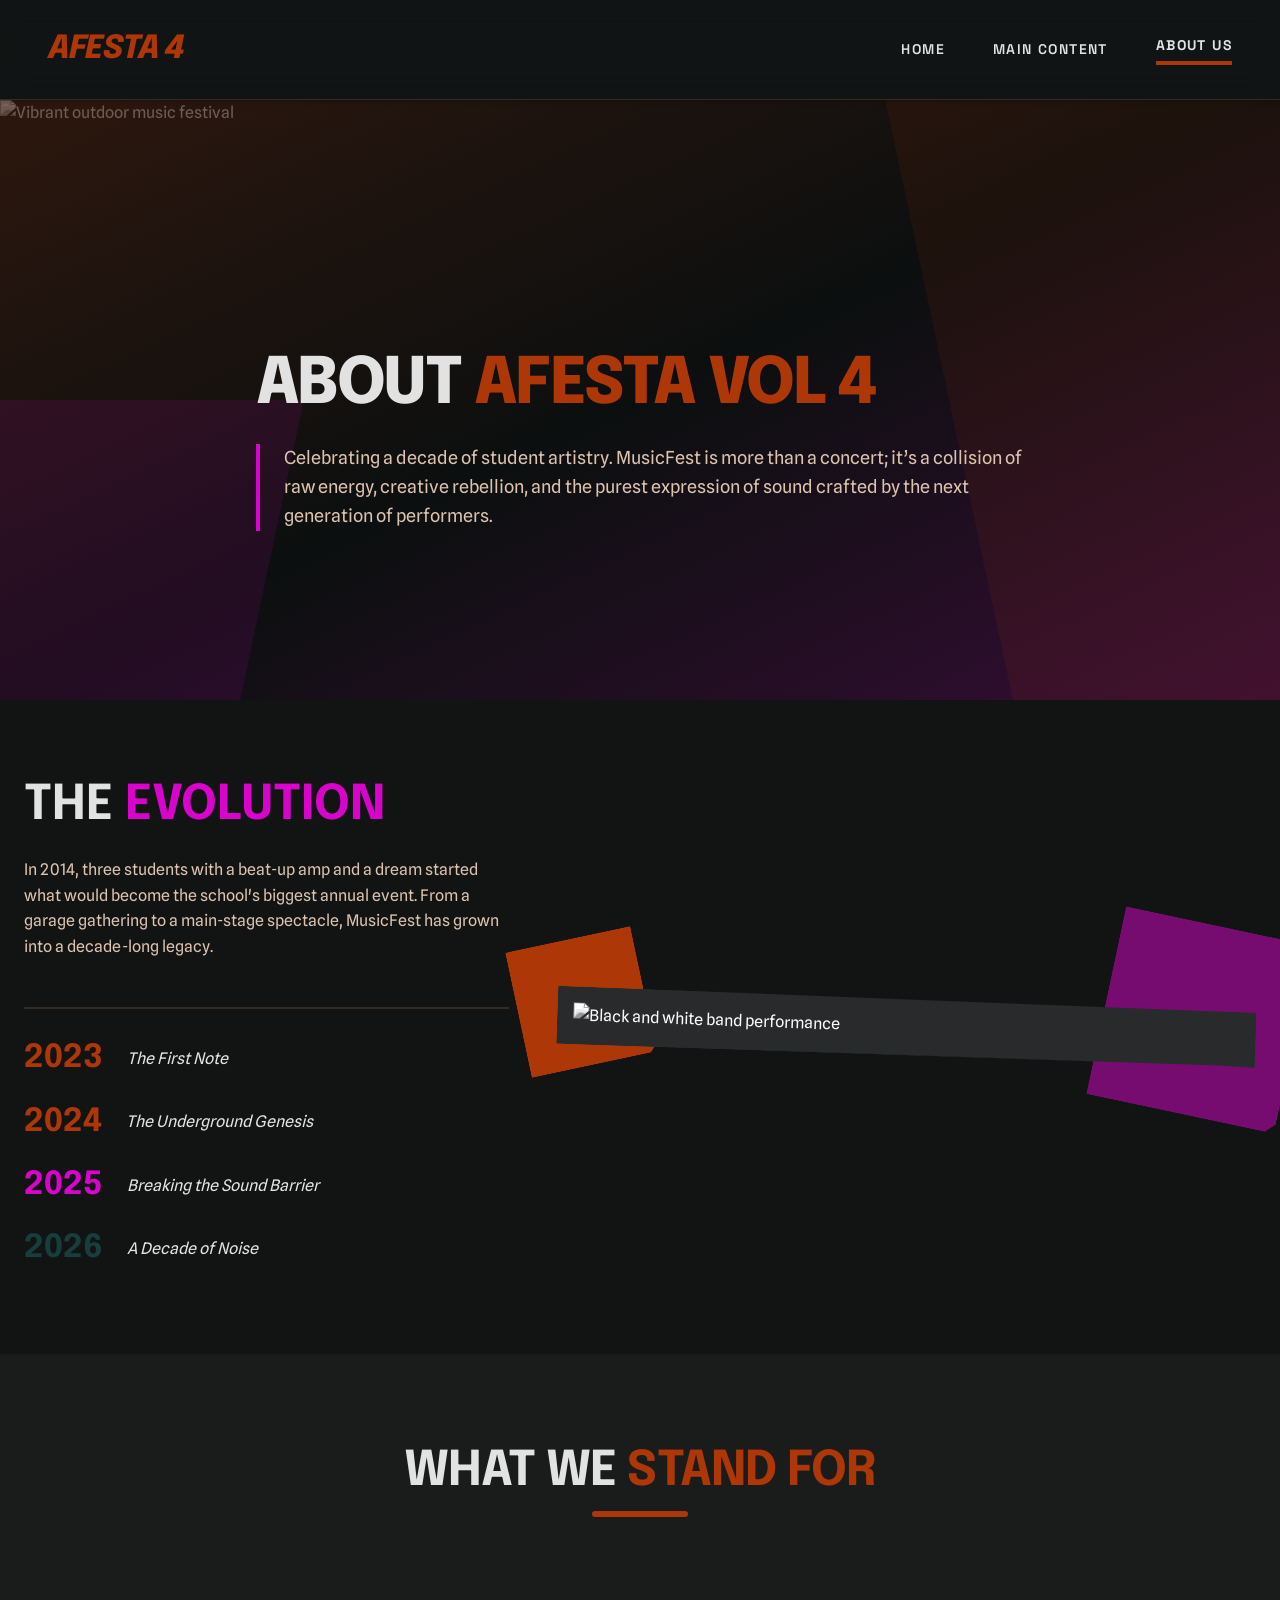
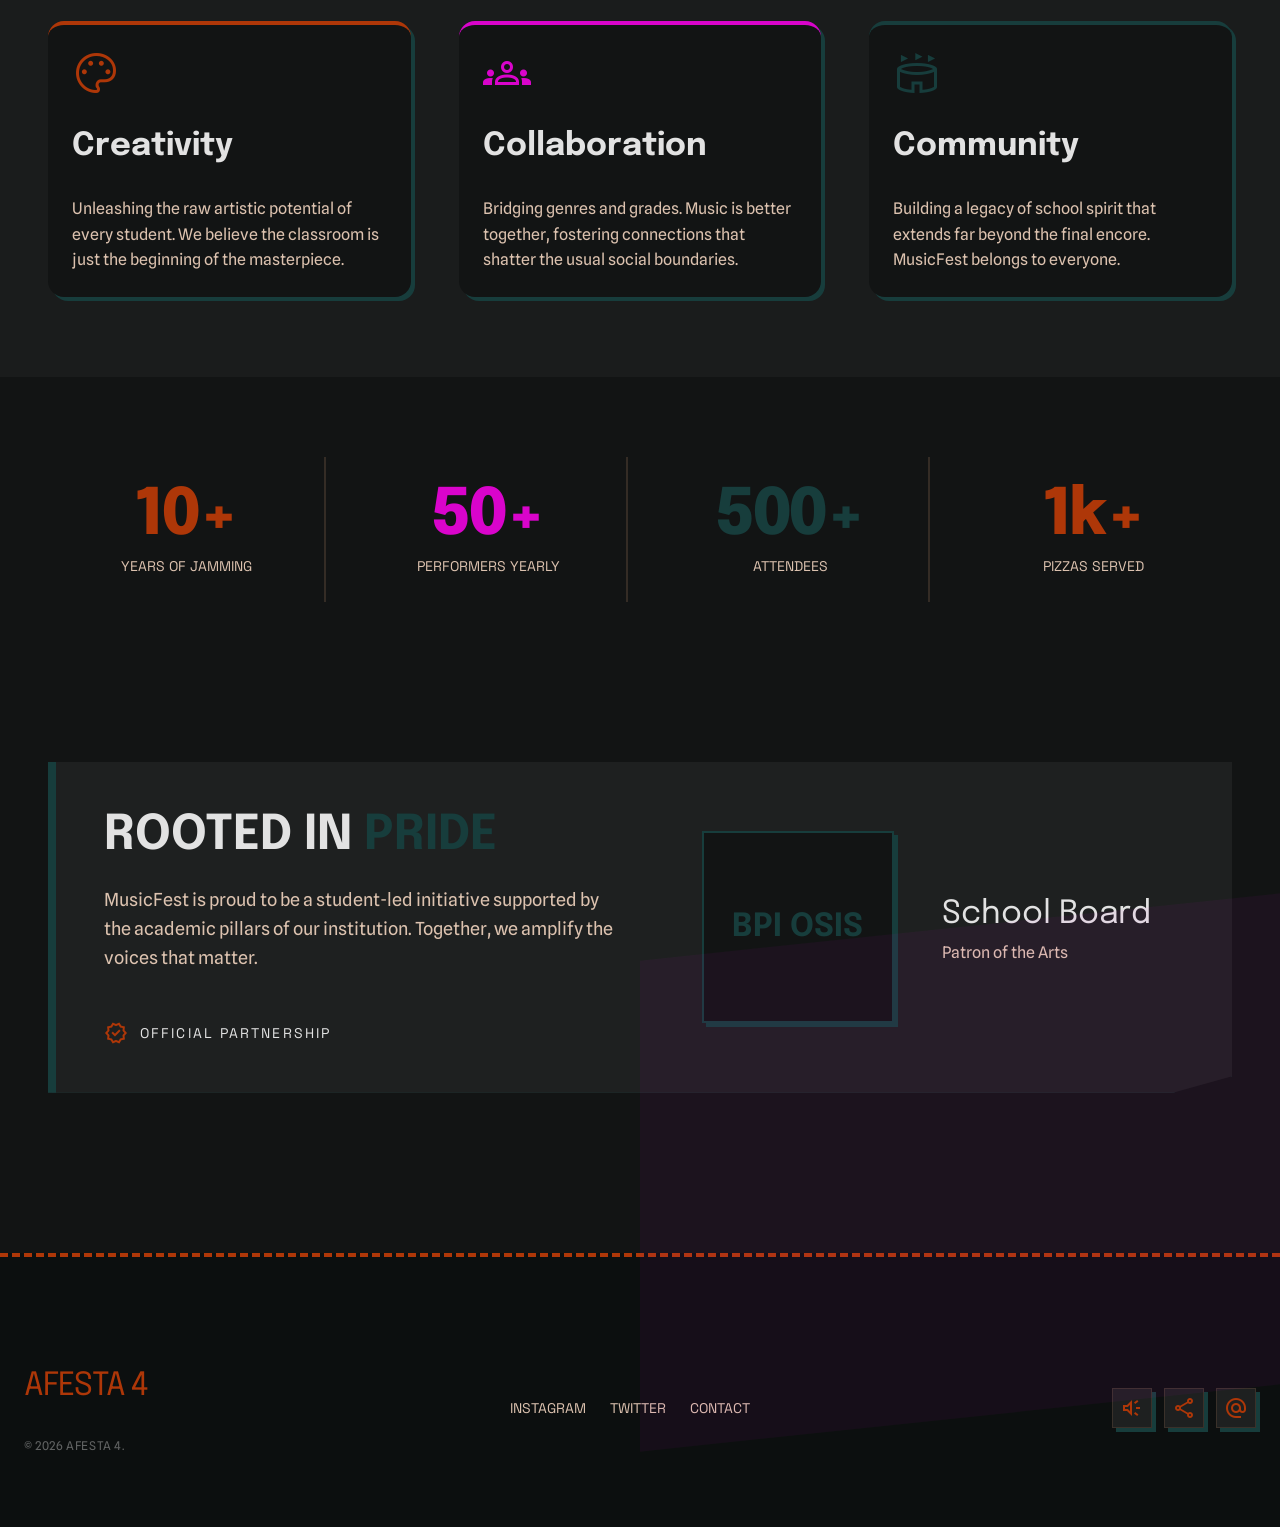
==== commit eebdfd9f: "Add files via upload" ====
--- a/aboutus.html
+++ b/aboutus.html
@@ -197,4 +197,4 @@
 
 <script src="script.js"></script>
 </body>
-</html>
+</html>
--- a/styles.css
+++ b/styles.css
@@ -1,824 +1,1222 @@
-/* ==========================================================================
-   1. VARIABLES & RESET STYLE
-   ========================================================================== */
-:root {
-    /* Skema Warna Kustom AFESTA */
-    --background: #121414;
-    --surface: #121414;
-    --surface-low: #1a1c1c;
-    --surface-container: #1e2020;
-    --surface-highest: #333535;
-    --surface-high: #282a2b;
-    --surface-lowest: #0c0f0f;
-    
-    --primary: #AE3708;       /* Oranye Terbakar */
-    --secondary: #D904CB;     /* Neon Pink/Magenta */
-    --tertiary: #173D3C;      /* Deep Teal */
-    
-    --on-surface: #e2e2e2;
-    --on-surface-variant: #dcc2af;
-    --outline-variant: rgba(86, 67, 53, 0.5);
-
-    /* Font Tokens */
-    --font-heading: 'Epilogue', sans-serif;
-    --font-body: 'Spline Sans', sans-serif;
-    --font-caps: 'Space Grotesk', sans-serif;
-}
-
-* {
-    box-sizing: border-box;
-    margin: 0;
-    padding: 0;
-}
-
-body {
-    background-color: var(--background);
-    color: var(--on-surface);
-    font-family: var(--font-body);
-    font-size: 16px;
-    line-height: 1.6;
-    min-height: 100vh;
-    overflow-x: hidden;
-}
-
-a {
-    color: inherit;
-    text-decoration: none;
-}
-
-/* Custom Scrollbar */
-::-webkit-scrollbar {
-    width: 8px;
-}
-::-webkit-scrollbar-track {
-    background: var(--background);
-}
-::-webkit-scrollbar-thumb {
-    background: var(--primary);
-    border-radius: 10px;
-}
-
-/* ==========================================================================
-   2. NAVBAR & HEADER STYLE
-   ========================================================================== */
-.navbar {
-    position: sticky;
-    top: 0;
-    z-index: 50;
-    background-color: rgba(18, 20, 20, 0.8);
-    backdrop-filter: blur(12px);
-    border-b: 1px solid var(--outline-variant);
-    box-shadow: 0 2px 4px rgba(0,0,0,0.2);
-}
-
-.nav-container {
-    display: flex;
-    align-items: center;
-    justify-content: space-between;
-    max-width: 1280px;
-    margin: 0 auto;
-    padding: 24px 48px;
-}
-
-.nav-logo {
-    font-family: var(--font-heading);
-    font-size: 32px;
-    font-weight: 800;
-    color: var(--primary);
-    letter-spacing: -0.04em;
-    font-style: italic;
-    text-transform: uppercase;
-}
-
-.nav-links {
-    display: none;
-}
-
-.nav-link {
-    font-family: var(--font-caps);
-    font-size: 14px;
-    font-weight: 600;
-    letter-spacing: 0.1em;
-    text-transform: uppercase;
-    transition: color 0.3s ease;
-}
-
-.nav-link:hover {
-    color: var(--primary);
-}
-
-.nav-link.active {
-    border-bottom: 4px solid var(--primary);
-    padding-bottom: 4px;
-    font-weight: 700;
-}
-
-.menu-toggle {
-    background: none;
-    border: none;
-    color: var(--on-surface);
-    cursor: pointer;
-}
-
-/* Mobile Menu Overlay */
-.mobile-menu {
-    position: fixed;
-    inset: 0;
-    z-index: 100;
-    background-color: rgba(18, 20, 20, 0.95);
-    backdrop-filter: blur(20px);
-    display: flex;
-    flex-col: initial;
-    flex-direction: column;
-    align-items: flex-end;
-    padding: 48px;
-}
-
-.menu-close {
-    background: none;
-    border: none;
-    color: var(--on-surface);
-    margin-bottom: 80px;
-    cursor: pointer;
-}
-
-.menu-close span {
-    font-size: 36px;
-}
-
-.mobile-nav-links {
-    display: flex;
-    flex-direction: column;
-    align-items: flex-end;
-    gap: 48px;
-}
-
-.mobile-nav-links a {
-    font-family: var(--font-heading);
-    font-size: 32px;
-    font-weight: 800;
-    text-transform: uppercase;
-    font-style: italic;
-}
-
-.mobile-decor {
-    margin-top: auto;
-    display: flex;
-    gap: 24px;
-}
-
-.dot {
-    width: 16px;
-    height: 16px;
-    border-radius: 50%;
-}
-.dot-primary { background-color: var(--primary); }
-.dot-secondary { background-color: var(--secondary); }
-.dot-tertiary { background-color: var(--tertiary); }
-
-.hidden { display: none !important; }
-
-/* ==========================================================================
-   3. HERO SECTION STYLE
-   ========================================================================== */
-.hero-section {
-    position: relative;
-    min-height: 90vh;
-    display: flex;
-    align-items: center;
-    justify-content: center;
-    padding: 80px 0;
-    overflow: hidden;
-}
-
-.hero-bg {
-    position: absolute;
-    inset: 0;
-    z-index: 0;
-}
-
-.hero-bg img {
-    width: 100%;
-    height: 100%;
-    object-fit: cover;
-    opacity: 0.4;
-    filter: grayscale(100%);
-    transition: all 1s ease;
-}
-
-.hero-bg:hover img {
-    filter: grayscale(0%);
-}
-
-.hero-overlay {
-    position: absolute;
-    inset: 0;
-    background: linear-gradient(to top, var(--background), rgba(18,20,20,0.6), transparent);
-}
-
-.hero-content-wrapper {
-    position: relative;
-    z-index: 10;
-    width: 100%;
-    max-width: 896px;
-    padding: 0 24px;
-}
-
-.hero-card {
-    background-color: rgba(12, 15, 15, 0.8);
-    backdrop-filter: blur(20px);
-    padding: 48px;
-    border-radius: 16px;
-    text-align: center;
-    border: 1px solid rgba(164, 140, 123, 0.2);
-    box-shadow: 12px 12px 0px 0px rgba(174, 55, 8, 0.2);
-    transition: transform 0.5s ease;
-}
-
-.hero-card:hover {
-    transform: scale(1.02);
-}
-
-.subtitle {
-    font-family: var(--font-caps);
-    font-size: 14px;
-    color: var(--primary);
-    letter-spacing: 0.4em;
-    margin-bottom: 8px;
-    display: block;
-    text-transform: uppercase;
-}
-
-.main-title {
-    font-family: var(--font-heading);
-    font-size: 64px;
-    font-weight: 800;
-    line-height: 1.1;
-    letter-spacing: -0.04em;
-    text-transform: uppercase;
-    margin-bottom: 24px;
-}
-
-.hero-desc {
-    font-size: 18px;
-    color: var(--on-surface-variant);
-    max-width: 576px;
-    margin: 0 auto 48px auto;
-}
-
-.hero-buttons {
-    display: flex;
-    flex-direction: column;
-    gap: 24px;
-    justify-content: center;
-}
-
-/* Button UI Components */
-.btn {
-    font-family: var(--font-caps);
-    font-size: 14px;
-    font-weight: 600;
-    padding: 24px 80px;
-    border-radius: 8px;
-    cursor: pointer;
-    transition: all 0.3s ease;
-    display: inline-flex;
-    align-items: center;
-    justify-content: center;
-    gap: 8px;
-    text-transform: uppercase;
-}
-
-.btn-primary {
-    background-color: var(--primary);
-    color: #ffffff;
-    border: none;
-    box-shadow: 0 10px 15px -3px rgba(174, 55, 8, 0.3);
-}
-
-.btn-primary:hover {
-    transform: translateY(-4px);
-}
-
-.btn-outline {
-    background: transparent;
-    color: var(--secondary);
-    border: 2px solid var(--secondary);
-}
-
-.btn-outline:hover {
-    background-color: rgba(219, 4, 203, 0.1);
-}
-
-/* Floating Animations */
-.decor-icon {
-    position: absolute;
-    z-index: 0;
-    pointer-events: none;
-}
-
-.decor-icon span {
-    display: block;
-}
-
-.float-1 { top: 20%; left: 5%; animation: float 6s ease-in-out infinite; opacity: 0.6; }
-.float-1 span { font-size: 120px; }
-
-.float-2 { bottom: 20%; right: 5%; animation: float 6s ease-in-out infinite; animation-delay: 1.5s; opacity: 0.4; transform: rotate(12deg); }
-.float-2 span { font-size: 160px; }
-
-.float-3 { top: 30%; right: 25%; animation: float 6s ease-in-out infinite; animation-delay: 3s; opacity: 0.3; }
-.float-3 span { font-size: 80px; }
-
-@keyframes float {
-    0% { transform: translateY(0px) rotate(0deg); }
-    50% { transform: translateY(-20px) rotate(5deg); }
-    100% { transform: translateY(0px) rotate(0deg); }
-}
-
-/* ==========================================================================
-   4. LAYOUT & CARDS (LINEUP & LEADERSHIP)
-   ========================================================================== */
-.section-padding { padding: 80px 24px; }
-.bg-low { background-color: var(--surface-low); }
-.bg-surface { background-color: var(--surface); }
-
-.section-max-width {
-    max-width: 1280px;
-    margin: 0 auto;
-}
-
-.section-header {
-    display: flex;
-    flex-direction: column;
-    align-items: center;
-    text-align: center;
-    margin-bottom: 80px;
-}
-
-.divider {
-    height: 6px;
-    width: 96px;
-    border-radius: 9999px;
-    margin-bottom: 24px;
-}
-
-.bg-primary { background-color: var(--primary); }
-.bg-secondary { background-color: var(--secondary); }
-
-.section-title {
-    font-family: var(--font-heading);
-    font-size: 48px;
-    text-transform: uppercase;
-    letter-spacing: -0.02em;
-}
-
-.section-desc {
-    color: var(--on-surface-variant);
-    margin-top: 12px;
-}
-
-/* Responsive Grid Sistem untuk Lineup */
-.lineup-grid {
-    display: flex;
-    flex-wrap: wrap;
-    justify-content: center;
-    gap: 48px;
-    max-width: 1024px;
-    margin: 0 auto;
-}
-
-.card {
-    background-color: var(--surface);
-    padding: 24px;
-    border-radius: 16px;
-    box-shadow: 0 10px 15px -3px rgba(0, 0, 0, 0.3);
-    transition: transform 0.3s cubic-bezier(0.34, 1.56, 0.64, 1);
-    width: 100%;
-}
-
-.card:hover {
-    transform: translateY(-8px);
-}
-
-.border-primary { border-top: 4px solid var(--primary); }
-.border-secondary { border-top: 4px solid var(--secondary); }
-.border-tertiary { border-top: 4px solid var(--tertiary); }
-
-.card-img-wrapper {
-    width: 100%;
-    aspect-ratio: 16/9;
-    margin-bottom: 24px;
-    overflow: hidden;
-    border-radius: 12px;
-    background-color: var(--surface-high);
-}
-
-.card-link {
-    display: inline-block;
-    margin-top: 16px;
-    font-family: var(--font-caps);
-    font-size: 14px;
-    font-weight: 700;
-    text-transform: uppercase;
-    transition: transform 0.2s ease;
-}
-
-.card-link:hover {
-    transform: translateX(4px); /* Efek geser sedikit saat di-hover */
-}
-
-.card-img-wrapper img {
-    width: 100%;
-    height: 100%;
-    object-fit: cover;
-    filter: grayscale(100%);
-    transition: filter 0.7s ease;
-}
-
-.card:hover .card-img-wrapper img {
-    filter: grayscale(0);
-}
-
-.card-tag {
-    font-family: var(--font-caps);
-    font-size: 14px;
-    margin-bottom: 4px;
-}
-
-.card-title {
-    font-family: var(--font-heading);
-    font-size: 32px;
-    margin-bottom: 24px;
-}
-
-.card-text {
-    color: var(--on-surface-variant);
-}
-
-/* Leadership Layout */
-.leadership-flex {
-    display: flex;
-    flex-direction: column;
-    align-items: center;
-    gap: 48px;
-}
-
-.bg-container { background-color: var(--surface-container); }
-
-.card-profile {
-    max-width: 320px;
-}
-
-.card-img-profile {
-    width: 100%;
-    aspect-ratio: 4/5;
-    margin-bottom: 24px;
-    overflow: hidden;
-    border-radius: 12px;
-    background-color: var(--surface-high);
-}
-
-.card-img-profile img {
-    width: 100%;
-    height: 100%;
-    object-fit: cover;
-    filter: grayscale(100%);
-    transition: filter 0.7s ease;
-}
-
-.card-profile:hover .card-img-profile img {
-    filter: grayscale(0);
-}
-
-.card-title-profile {
-    font-family: var(--font-heading);
-    font-size: 32px;
-    margin-bottom: 24px;
-    line-height: 1.2;
-}
-
-.card-text-profile {
-    color: var(--on-surface-variant);
-}
-
-/* OSIS Layout */
-.osis-wrapper {
-    margin-top: 80px;
-    padding-top: 80px;
-    border-top: 1px solid rgba(86, 67, 53, 0.2);
-}
-
-.section-subtitle {
-    font-family: var(--font-heading);
-    font-size: 32px;
-    text-transform: uppercase;
-}
-
-.osis-container {
-    max-width: 1152px;
-    margin: 0 auto;
-}
-
-.osis-top-row {
-    display: flex;
-    flex-direction: column;
-    align-items: center;
-    gap: 48px;
-    margin-bottom: 48px;
-}
-
-.osis-bottom-grid {
-    display: grid;
-    grid-template-columns: repeat(2, 1xl);
-    gap: 48px;
-}
-
-.card-name-bold {
-    font-size: 18px;
-    font-weight: 700;
-}
-
-/* ==========================================================================
-   5. CAPTURED MOMENTS & FOOTER
-   ========================================================================== */
-.moments-grid {
-    display: grid;
-    grid-template-columns: 1fr;
-    gap: 48px;
-    align-items: center;
-    margin-bottom: 80px;
-}
-
-.video-container {
-    position: relative;
-}
-
-.video-card-frame {
-    aspect-ratio: 16/9;
-    background-color: var(--surface-highest);
-    border-radius: 16px;
-    overflow: hidden;
-    border: 4px solid rgba(51, 53, 55, 0.3);
-    box-shadow: 12px 12px 0px 0px rgba(174, 55, 8, 0.2);
-    position: relative;
-}
-
-.video-card-frame img {
-    width: 100%;
-    height: 100%;
-    object-fit: cover;
-}
-
-.video-overlay-btn {
-    position: absolute;
-    inset: 0;
-    background-color: rgba(174, 55, 8, 0.2);
-    display: flex;
-    align-items: center;
-    justify-content: center;
-    transition: background-color 0.3s ease;
-}
-
-.video-container:hover .video-overlay-btn {
-    background-color: rgba(174, 55, 8, 0.4);
-}
-
-.play-btn-circle {
-    width: 80px;
-    height: 80px;
-    background-color: var(--primary);
-    border-radius: 50%;
-    display: flex;
-    align-items: center;
-    justify-content: center;
-    box-shadow: 0 20px 25px -5px rgba(0,0,0,0.5);
-    cursor: pointer;
-    transition: transform 0.3s ease;
-}
-
-.video-container:hover .play-btn-circle {
-    transform: scale(1.1);
-}
-
-.play-btn-circle span {
-    font-size: 48px;
-    color: #ffffff;
-}
-
-.video-tag-label {
-    position: absolute;
-    bottom: 24px;
-    left: 24px;
-    background-color: rgba(12, 15, 15, 0.9);
-    backdrop-filter: blur(6px);
-    padding: 12px 24px;
-    border-radius: 8px;
-    border: 1px solid rgba(164, 140, 123, 0.2);
-    font-family: var(--font-caps);
-    font-size: 12px;
-    color: var(--primary);
-}
-
-.section-title-left {
-    font-family: var(--font-heading);
-    font-size: 48px;
-    text-transform: uppercase;
-    line-height: 1.1;
-    margin-bottom: 24px;
-}
-
-.stats-row {
-    display: flex;
-    gap: 24px;
-    padding-top: 8px;
-    align-items: center;
-}
-
-.stat-box {
-    display: flex;
-    flex-direction: column;
-}
-
-.stat-number {
-    font-family: var(--font-heading);
-    font-size: 32px;
-    line-height: 1;
-}
-
-.stat-label {
-    font-family: var(--font-caps);
-    font-size: 12px;
-    color: var(--on-surface-variant);
-    text-transform: uppercase;
-    margin-top: 4px;
-}
-
-.stat-divider {
-    width: 1px;
-    height: 48px;
-    background-color: rgba(86, 67, 53, 0.5);
-}
-
-/* Footer UI */
-.main-footer {
-    background-color: var(--surface-lowest);
-    padding: 80px 24px 48px 24px;
-    border-top: 1px solid rgba(86, 67, 53, 0.3);
-}
-
-.footer-grid {
-    display: grid;
-    grid-template-columns: 1fr;
-    gap: 80px;
-    margin-bottom: 80px;
-}
-
-.footer-brand {
-    grid-column: span 1;
-}
-
-.footer-logo {
-    font-family: var(--font-heading);
-    font-size: 32px;
-    color: var(--primary);
-    letter-spacing: -0.04em;
-    text-transform: uppercase;
-    margin-bottom: 24px;
-}
-
-.footer-text {
-    color: var(--on-surface-variant);
-    max-width: 448px;
-    margin-bottom: 48px;
-}
-
-.social-links {
-    display: flex;
-    gap: 24px;
-}
-
-.social-circle {
-    width: 40px;
-    height: 40px;
-    border-radius: 50%;
-    border: 1px solid rgba(86, 67, 53, 0.5);
-    display: flex;
-    align-items: center;
-    justify-content: center;
-    transition: background-color 0.3s, color 0.3s;
-}
-
-.social-circle:hover { color: #ffffff; }
-.social-circle:hover:nth-child(1) { background-color: var(--primary); }
-.social-circle:hover:nth-child(2) { background-color: var(--secondary); }
-.social-circle:hover:nth-child(3) { background-color: var(--tertiary); }
-
-.footer-heading {
-    font-family: var(--font-caps);
-    font-size: 14px;
-    margin-bottom: 48px;
-    text-transform: uppercase;
-}
-
-.footer-links-list {
-    list-style: none;
-    display: flex;
-    flex-direction: column;
-    gap: 24px;
-}
-
-.footer-links-list a:hover {
-    color: var(--primary);
-}
-
-.date-highlight {
-    font-family: var(--font-caps);
-    color: var(--primary);
-}
-
-.footer-bottom {
-    border-top: 1px solid rgba(86, 67, 53, 0.3);
-    padding-top: 48px;
-    display: flex;
-    flex-direction: column;
-    align-items: center;
-    gap: 24px;
-}
-
-.copyright {
-    font-size: 12px;
-    color: rgba(226, 226, 226, 0.4);
-    letter-spacing: 0.05em;
-}
-
-.footer-meta-links {
-    display: flex;
-    gap: 48px;
-    font-size: 10px;
-    font-family: var(--font-caps);
-    color: rgba(226, 226, 226, 0.4);
-    text-transform: uppercase;
-}
-
-.highlight-team {
-    color: var(--on-surface);
-    font-weight: 700;
-}
-
-/* ==========================================================================
-   6. RESPONSIVE QUERIES (MEDIA QUERIES)
-   ========================================================================== */
-@media (min-width: 768px) {
-    .nav-links {
-        display: flex;
-        align-items: center;
-        gap: 48px;
-    }
-    .menu-toggle { display: none; }
-    .hero-buttons { flex-direction: row; }
-    
-    .lineup-grid .card-wide {
-        width: calc(50% - 24px);
-    }
-    .lineup-grid .card {
-        width: calc(33.333% - 32px);
-    }
-    
-    .leadership-flex {
-        flex-direction: row;
-        justify-content: center;
-    }
-    
-    .osis-top-row {
-        flex-direction: row;
-        justify-content: center;
-    }
-    
-    .osis-bottom-grid {
-        grid-template-columns: repeat(4, 1fr);
-    }
-    
-    .footer-grid {
-        grid-template-columns: repeat(4, 1fr);
-    }
-    .footer-brand {
-        grid-column: span 2;
-    }
-    .footer-bottom {
-        flex-direction: row;
-        justify-content: space-between;
-    }
-}
-
-@media (min-width: 1024px) {
-    .moments-grid {
-        grid-template-columns: repeat(2, 1fr);
-    }
-}
-
-/* Utility Helpers */
-.text-primary { color: var(--primary); }
-.text-secondary { color: var(--secondary); }
-.text-tertiary { color: var(--tertiary); }
+/* ==========================================================================
+   1. VARIABLES & RESET STYLE
+   ========================================================================== */
+:root {
+    /* Skema Warna Kustom AFESTA */
+    --background: #121414;
+    --surface: #121414;
+    --surface-low: #1a1c1c;
+    --surface-container: #1e2020;
+    --surface-highest: #333535;
+    --surface-high: #282a2b;
+    --surface-lowest: #0c0f0f;
+    
+    --primary: #AE3708;   /* Oranye Terbakar */
+    --secondary: #D904CB; /* Neon Pink/Magenta */
+    --tertiary: #173D3C;  /* Deep Teal */
+    
+    --on-surface: #e2e2e2;
+    --on-surface-variant: #dcc2af;
+    --outline-variant: rgba(86, 67, 53, 0.5);
+
+    /* Font Tokens */
+    --font-heading: 'Epilogue', sans-serif;
+    --font-body: 'Spline Sans', sans-serif;
+    --font-caps: 'Space Grotesk', sans-serif;
+}
+
+* {
+    box-sizing: border-box;
+    margin: 0;
+    padding: 0;
+}
+
+body {
+    background-color: var(--background);
+    color: var(--on-surface);
+    font-family: var(--font-body);
+    font-size: 16px;
+    line-height: 1.6;
+    min-height: 100vh;
+    overflow-x: hidden;
+}
+
+a {
+    color: inherit;
+    text-decoration: none;
+}
+
+/* Custom Scrollbar */
+::-webkit-scrollbar {
+    width: 8px;
+}
+::-webkit-scrollbar-track {
+    background: var(--background);
+}
+::-webkit-scrollbar-thumb {
+    background: var(--primary);
+    border-radius: 10px;
+}
+
+/* ==========================================================================
+   2. NAVBAR & HEADER STYLE
+   ========================================================================== */
+.navbar {
+    position: sticky;
+    top: 0;
+    z-index: 50;
+    background-color: rgba(18, 20, 20, 0.8);
+    backdrop-filter: blur(12px);
+    border-bottom: 1px solid var(--outline-variant);
+    box-shadow: 0 2px 4px rgba(0,0,0,0.2);
+}
+
+.nav-container {
+    display: flex;
+    align-items: center;
+    justify-content: space-between;
+    max-width: 1280px;
+    margin: 0 auto;
+    padding: 24px 48px;
+}
+
+.nav-logo {
+    font-family: var(--font-heading);
+    font-size: 32px;
+    font-weight: 800;
+    color: var(--primary);
+    letter-spacing: -0.04em;
+    font-style: italic;
+    text-transform: uppercase;
+}
+
+.nav-links {
+    display: none;
+}
+
+.nav-link {
+    font-family: var(--font-caps);
+    font-size: 14px;
+    font-weight: 600;
+    letter-spacing: 0.1em;
+    text-transform: uppercase;
+    transition: color 0.3s ease;
+}
+
+.nav-link:hover {
+    color: var(--primary);
+}
+
+.nav-link.active {
+    border-bottom: 4px solid var(--primary);
+    padding-bottom: 4px;
+    font-weight: 700;
+}
+
+.menu-toggle {
+    background: none;
+    border: none;
+    color: var(--on-surface);
+    cursor: pointer;
+}
+
+/* Mobile Menu Overlay */
+.mobile-menu {
+    position: fixed;
+    inset: 0;
+    z-index: 100;
+    background-color: rgba(18, 20, 20, 0.95);
+    backdrop-filter: blur(20px);
+    display: flex;
+    flex-direction: column;
+    align-items: flex-end;
+    padding: 48px;
+}
+
+.menu-close {
+    background: none;
+    border: none;
+    color: var(--on-surface);
+    margin-bottom: 80px;
+    cursor: pointer;
+}
+
+.menu-close span {
+    font-size: 36px;
+}
+
+.mobile-nav-links {
+    display: flex;
+    flex-direction: column;
+    align-items: flex-end;
+    gap: 48px;
+}
+
+.mobile-nav-links a {
+    font-family: var(--font-heading);
+    font-size: 32px;
+    font-weight: 800;
+    text-transform: uppercase;
+    font-style: italic;
+}
+
+.mobile-decor {
+    margin-top: auto;
+    display: flex;
+    gap: 24px;
+}
+
+.dot {
+    width: 16px;
+    height: 16px;
+    border-radius: 50%;
+}
+.dot-primary { background-color: var(--primary); }
+.dot-secondary { background-color: var(--secondary); }
+.dot-tertiary { background-color: var(--tertiary); }
+
+.hidden { 
+    display: none !important;
+}
+
+/* ==========================================================================
+   3. HERO SECTION STYLE
+   ========================================================================== */
+.hero-section {
+    position: relative;
+    min-height: 90vh;
+    display: flex;
+    align-items: center;
+    justify-content: center;
+    padding: 80px 0;
+    overflow: hidden;
+}
+
+.hero-bg {
+    position: absolute;
+    inset: 0;
+    z-index: 0;
+}
+
+.hero-bg img {
+    width: 100%;
+    height: 100%;
+    object-fit: cover;
+    opacity: 0.4;
+    filter: grayscale(100%);
+    transition: all 1s ease;
+}
+
+.hero-bg:hover img {
+    filter: grayscale(0%);
+}
+
+.hero-overlay {
+    position: absolute;
+    inset: 0;
+    background: linear-gradient(to top, var(--background), rgba(18,20,20,0.6), transparent);
+}
+
+.hero-content-wrapper {
+    position: relative;
+    z-index: 10;
+    width: 100%;
+    max-width: 896px;
+    padding: 0 24px;
+}
+
+.hero-card {
+    background-color: rgba(12, 15, 15, 0.8);
+    backdrop-filter: blur(20px);
+    padding: 48px;
+    border-radius: 16px;
+    text-align: center;
+    border: 1px solid rgba(164, 140, 123, 0.2);
+    box-shadow: 12px 12px 0px 0px rgba(174, 55, 8, 0.2);
+    transition: transform 0.5s ease;
+}
+
+.hero-card:hover {
+    transform: scale(1.02);
+}
+
+.subtitle {
+    font-family: var(--font-caps);
+    font-size: 14px;
+    color: var(--primary);
+    letter-spacing: 0.4em;
+    margin-bottom: 8px;
+    display: block;
+    text-transform: uppercase;
+}
+
+.main-title {
+    font-family: var(--font-heading);
+    font-size: 64px;
+    font-weight: 800;
+    line-height: 1.1;
+    letter-spacing: -0.04em;
+    text-transform: uppercase;
+    margin-bottom: 24px;
+}
+
+.hero-desc {
+    font-size: 18px;
+    color: var(--on-surface-variant);
+    max-width: 576px;
+    margin: 0 auto 48px auto;
+}
+
+.hero-buttons {
+    display: flex;
+    flex-direction: column;
+    gap: 24px;
+    justify-content: center;
+}
+
+/* Button UI Components */
+.btn {
+    font-family: var(--font-caps);
+    font-size: 14px;
+    font-weight: 600;
+    padding: 24px 80px;
+    border-radius: 8px;
+    cursor: pointer;
+    transition: all 0.3s ease;
+    display: inline-flex;
+    align-items: center;
+    justify-content: center;
+    gap: 8px;
+    text-transform: uppercase;
+}
+
+.btn-primary {
+    background-color: var(--primary);
+    color: #ffffff;
+    border: none;
+    box-shadow: 0 10px 15px -3px rgba(174, 55, 8, 0.3);
+}
+
+.btn-primary:hover {
+    transform: translateY(-4px);
+}
+
+.btn-outline {
+    background: transparent;
+    color: var(--secondary);
+    border: 2px solid var(--secondary);
+}
+
+.btn-outline:hover {
+    background-color: rgba(219, 4, 203, 0.1);
+}
+
+/* Floating Animations */
+.decor-icon {
+    position: absolute;
+    z-index: 0;
+    pointer-events: none;
+}
+
+.decor-icon span {
+    display: block;
+}
+
+.float-1 { 
+    top: 20%; 
+    left: 5%; 
+    animation: float 6s ease-in-out infinite; 
+    opacity: 0.6; 
+}
+.float-1 span { font-size: 120px; }
+
+.float-2 { 
+    bottom: 20%; 
+    right: 5%; 
+    animation: float 6s ease-in-out infinite; 
+    animation-delay: 1.5s; 
+    opacity: 0.4; 
+    transform: rotate(12deg); 
+}
+.float-2 span { font-size: 160px; }
+
+.float-3 { 
+    top: 30%; 
+    right: 25%; 
+    animation: float 6s ease-in-out infinite; 
+    animation-delay: 3s; 
+    opacity: 0.3; 
+}
+.float-3 span { 
+    font-size: 80px; 
+}
+
+@keyframes float {
+    0% { transform: translateY(0px) rotate(0deg); }
+    50% { transform: translateY(-20px) rotate(5deg); }
+    100% { transform: translateY(0px) rotate(0deg); }
+}
+
+/* ==========================================================================
+   4. LAYOUT & CARDS (LINEUP & LEADERSHIP)
+   ========================================================================== */
+.section-padding { 
+    padding: 80px 24px; 
+}
+.bg-low { background-color: var(--surface-low); }
+.bg-surface { background-color: var(--surface); }
+
+.section-max-width {
+    max-width: 1280px;
+    margin: 0 auto;
+}
+
+.section-header {
+    display: flex;
+    flex-direction: column;
+    align-items: center;
+    text-align: center;
+    margin-bottom: 80px;
+}
+
+.divider {
+    height: 6px;
+    width: 96px;
+    border-radius: 9999px;
+    margin-bottom: 24px;
+}
+
+.bg-primary { 
+    background-color: var(--primary); 
+}
+.bg-secondary { background-color: var(--secondary); }
+
+.section-title {
+    font-family: var(--font-heading);
+    font-size: 48px;
+    text-transform: uppercase;
+    letter-spacing: -0.02em;
+}
+
+.section-desc {
+    color: var(--on-surface-variant);
+    margin-top: 12px;
+}
+
+/* Responsive Grid Sistem untuk Lineup */
+.lineup-grid {
+    display: flex;
+    flex-wrap: wrap;
+    justify-content: center;
+    gap: 48px;
+    max-width: 1024px;
+    margin: 0 auto;
+}
+
+.card {
+    background-color: var(--surface);
+    padding: 24px;
+    border-radius: 16px;
+    box-shadow: 0 10px 15px -3px rgba(0, 0, 0, 0.3);
+    transition: transform 0.3s cubic-bezier(0.34, 1.56, 0.64, 1);
+    width: 100%;
+}
+
+.card:hover {
+    transform: translateY(-8px);
+}
+
+.border-primary { border-top: 4px solid var(--primary); }
+.border-secondary { 
+    border-top: 4px solid var(--secondary); 
+}
+.border-tertiary { border-top: 4px solid var(--tertiary); }
+
+.card-img-wrapper {
+    width: 100%;
+    aspect-ratio: 16/9;
+    margin-bottom: 24px;
+    overflow: hidden;
+    border-radius: 12px;
+    background-color: var(--surface-high);
+}
+
+.card-link {
+    display: inline-block;
+    margin-top: 16px;
+    font-family: var(--font-caps);
+    font-size: 14px;
+    font-weight: 700;
+    text-transform: uppercase;
+    transition: transform 0.2s ease;
+}
+
+.card-link:hover {
+    transform: translateX(4px); 
+}
+
+.card-img-wrapper img {
+    width: 100%;
+    height: 100%;
+    object-fit: cover;
+    filter: grayscale(100%);
+    transition: filter 0.7s ease; 
+}
+
+.card:hover .card-img-wrapper img {
+    filter: grayscale(0);
+}
+
+.card-tag {
+    font-family: var(--font-caps); 
+    font-size: 14px; 
+    margin-bottom: 4px;
+}
+
+.card-title {
+    font-family: var(--font-heading);
+    font-size: 32px;
+    margin-bottom: 24px; 
+}
+
+.card-text {
+    color: var(--on-surface-variant);
+}
+
+/* Leadership Layout */
+.leadership-flex {
+    display: flex;
+    flex-direction: column; 
+    align-items: center; 
+    gap: 48px;
+}
+
+.bg-container { background-color: var(--surface-container); }
+
+.card-profile {
+    max-width: 320px; 
+}
+
+.card-img-profile {
+    width: 100%;
+    aspect-ratio: 4/5;
+    margin-bottom: 24px;
+    overflow: hidden;
+    border-radius: 12px;
+    background-color: var(--surface-high); 
+}
+
+.card-img-profile img {
+    width: 100%;
+    height: 100%;
+    object-fit: cover;
+    filter: grayscale(100%);
+    transition: filter 0.7s ease; 
+}
+
+.card-profile:hover .card-img-profile img {
+    filter: grayscale(0);
+}
+
+.card-title-profile {
+    font-family: var(--font-heading);
+    font-size: 32px;
+    margin-bottom: 24px; 
+    line-height: 1.2; 
+}
+
+.card-text-profile {
+    color: var(--on-surface-variant);
+}
+
+/* OSIS Layout */
+.osis-wrapper {
+    margin-top: 80px; 
+    padding-top: 80px; 
+    border-top: 1px solid rgba(86, 67, 53, 0.2);
+}
+
+.section-subtitle {
+    font-family: var(--font-heading);
+    font-size: 32px;
+    text-transform: uppercase; 
+}
+
+.osis-container {
+    max-width: 1152px;
+    margin: 0 auto;
+}
+
+.osis-top-row {
+    display: flex;
+    flex-direction: column; 
+    align-items: center; 
+    gap: 48px;
+    margin-bottom: 48px;
+}
+
+.osis-bottom-grid {
+    display: grid;
+    grid-template-columns: repeat(2, 1fr); 
+    gap: 48px; 
+}
+
+.card-name-bold {
+    font-size: 18px;
+    font-weight: 700;
+}
+
+/* ==========================================================================
+   5. CAPTURED MOMENTS & FOOTER
+   ========================================================================== */
+.moments-grid {
+    display: grid; 
+    grid-template-columns: 1fr; 
+    gap: 48px;
+    align-items: center;
+    margin-bottom: 80px;
+}
+
+.video-container {
+    position: relative; 
+}
+
+.video-card-frame {
+    aspect-ratio: 16/9;
+    background-color: var(--surface-highest);
+    border-radius: 16px;
+    overflow: hidden;
+    border: 4px solid rgba(51, 53, 55, 0.3); 
+    box-shadow: 12px 12px 0px 0px rgba(174, 55, 8, 0.2); 
+    position: relative;
+}
+
+.video-card-frame img {
+    width: 100%; 
+    height: 100%; 
+    object-fit: cover;
+}
+
+.video-overlay-btn {
+    position: absolute;
+    inset: 0;
+    background-color: rgba(174, 55, 8, 0.2);
+    display: flex; 
+    align-items: center; 
+    justify-content: center;
+    transition: background-color 0.3s ease;
+}
+
+.video-container:hover .video-overlay-btn {
+    background-color: rgba(174, 55, 8, 0.4); 
+}
+
+.play-btn-circle {
+    width: 80px;
+    height: 80px;
+    background-color: var(--primary);
+    border-radius: 50%;
+    display: flex;
+    align-items: center;
+    justify-content: center; 
+    box-shadow: 0 20px 25px -5px rgba(0,0,0,0.5); 
+    cursor: pointer;
+    transition: transform 0.3s ease;
+}
+
+.video-container:hover .play-btn-circle {
+    transform: scale(1.1); 
+}
+
+.play-btn-circle span {
+    font-size: 48px;
+    color: #ffffff;
+}
+
+.video-tag-label {
+    position: absolute;
+    bottom: 24px; 
+    left: 24px; 
+    background-color: rgba(12, 15, 15, 0.9);
+    backdrop-filter: blur(6px);
+    padding: 12px 24px;
+    border-radius: 8px; 
+    border: 1px solid rgba(164, 140, 123, 0.2); 
+    font-family: var(--font-caps);
+    font-size: 12px;
+    color: var(--primary);
+}
+
+.section-title-left {
+    font-family: var(--font-heading); 
+    font-size: 48px; 
+    text-transform: uppercase;
+    line-height: 1.1;
+    margin-bottom: 24px;
+}
+
+.stats-row {
+    display: flex;
+    gap: 24px;
+    padding-top: 8px; 
+    align-items: center; 
+}
+
+.stat-box {
+    display: flex;
+    flex-direction: column;
+}
+
+.stat-number {
+    font-family: var(--font-heading);
+    font-size: 32px; 
+    line-height: 1; 
+}
+
+.stat-label {
+    font-family: var(--font-caps);
+    font-size: 12px;
+    color: var(--on-surface-variant);
+    text-transform: uppercase;
+    margin-top: 4px; 
+}
+
+.stat-divider {
+    width: 1px;
+    height: 48px;
+    background-color: rgba(86, 67, 53, 0.5); 
+}
+
+/* Footer UI */
+.main-footer {
+    background-color: var(--surface-lowest);
+    padding: 80px 24px 48px 24px; 
+    border-top: 1px solid rgba(86, 67, 53, 0.3); 
+}
+
+.footer-grid {
+    display: grid;
+    grid-template-columns: 1fr;
+    gap: 80px;
+    margin-bottom: 80px; 
+}
+
+.footer-brand {
+    grid-column: span 1;
+}
+
+.footer-logo {
+    font-family: var(--font-heading);
+    font-size: 32px;
+    color: var(--primary); 
+    letter-spacing: -0.04em; 
+    text-transform: uppercase;
+    margin-bottom: 24px;
+}
+
+.footer-text {
+    color: var(--on-surface-variant);
+    max-width: 448px;
+    margin-bottom: 48px; 
+}
+
+.social-links {
+    display: flex;
+    gap: 24px;
+}
+
+.social-circle {
+    width: 40px;
+    height: 40px;
+    border-radius: 50%; 
+    border: 1px solid rgba(86, 67, 53, 0.5); 
+    display: flex;
+    align-items: center;
+    justify-content: center;
+    transition: background-color 0.3s, color 0.3s; 
+}
+
+.social-circle:hover { color: #ffffff; }
+.social-circle:hover:nth-child(1) { background-color: var(--primary); }
+.social-circle:hover:nth-child(2) { background-color: var(--secondary); }
+.social-circle:hover:nth-child(3) { background-color: var(--tertiary); }
+
+.footer-heading {
+    font-family: var(--font-caps);
+    font-size: 14px;
+    margin-bottom: 48px;
+    text-transform: uppercase;
+}
+
+.footer-links-list {
+    list-style: none; 
+    display: flex; 
+    flex-direction: column;
+    gap: 24px;
+}
+
+.footer-links-list a:hover {
+    color: var(--primary);
+}
+
+.date-highlight {
+    font-family: var(--font-caps);
+    color: var(--primary);
+}
+
+.footer-bottom {
+    border-top: 1px solid rgba(86, 67, 53, 0.3); 
+    padding-top: 48px; 
+    display: flex;
+    flex-direction: column;
+    align-items: center;
+    gap: 24px;
+}
+
+.copyright {
+    font-size: 12px; 
+    color: rgba(226, 226, 226, 0.4); 
+    letter-spacing: 0.05em;
+}
+
+.footer-meta-links {
+    display: flex;
+    gap: 48px;
+    font-size: 10px;
+    font-family: var(--font-caps); 
+    color: rgba(226, 226, 226, 0.4); 
+    text-transform: uppercase;
+}
+
+.highlight-team {
+    color: var(--on-surface);
+    font-weight: 700; 
+}
+
+/* ==========================================================================
+   6. RESPONSIVE QUERIES (MEDIA QUERIES)
+   ========================================================================== */
+@media (min-width: 768px) {
+    .nav-links {
+        display: flex; 
+        align-items: center; 
+        gap: 48px;
+    }
+    .menu-toggle { display: none; }
+    .hero-buttons { flex-direction: row; } 
+    
+    .lineup-grid .card-wide {
+        width: calc(50% - 24px); 
+    } 
+    .lineup-grid .card {
+        width: calc(33.333% - 32px); 
+    } 
+    
+    .leadership-flex {
+        flex-direction: row; 
+        justify-content: center; 
+    }
+    
+    .osis-top-row {
+        flex-direction: row; 
+        justify-content: center; 
+    }
+    
+    .osis-bottom-grid {
+        grid-template-columns: repeat(4, 1fr); 
+    } 
+    
+    .footer-grid {
+        grid-template-columns: repeat(4, 1fr); 
+    } 
+    .footer-brand {
+        grid-column: span 2; 
+    } 
+    .footer-bottom {
+        flex-direction: row;
+        justify-content: space-between; 
+    } 
+}
+
+@media (min-width: 1024px) {
+    .moments-grid {
+        grid-template-columns: repeat(2, 1fr); 
+    } 
+}
+
+/* ==========================================================================
+   7. ABOUT US PAGE COMPONENT STYLES
+   ========================================================================== */
+.px-gutter { padding-left: 24px; padding-right: 24px; } 
+.relative-z { position: relative; z-index: 20; }
+.position-relative { position: relative; } 
+
+/* Custom Paper-Cut Effects & Shadows */
+.paper-cut-shadow { box-shadow: 4px 4px 0px 0px var(--tertiary); } 
+.paper-cut-shadow-lg { box-shadow: 8px 8px 0px 0px var(--tertiary); }
+.group-hover-up:hover { transform: translateY(-8px); } 
+
+/* About Hero Specifics */
+.about-hero {
+    position: relative;
+    min-height: 600px;
+    display: flex;
+    align-items: center;
+    padding-top: 80px; 
+    background-color: var(--surface-lowest); 
+    overflow: hidden;
+}
+
+.hero-overlay-gradient {
+    position: absolute;
+    inset: 0; 
+    background: linear-gradient(to bottom right, rgba(174, 55, 8, 0.2), transparent, rgba(219, 4, 203, 0.2)); 
+}
+
+.decor-shape {
+    position: absolute; 
+    height: 100%; 
+    z-index: 10;
+    pointer-events: none;
+}
+.shape-right {
+    top: 0; right: 0; width: 33.333%; 
+    background-color: rgba(174, 55, 8, 0.1); 
+    transform: skewX(12deg) translateX(96px);
+}
+.shape-left {
+    bottom: 0; left: 0; width: 25%; 
+    height: 50%; 
+    background-color: rgba(219, 4, 203, 0.1);
+    transform: skewX(-12deg) translateX(-48px);
+}
+
+.about-hero-content { max-width: 768px; } 
+.hero-desc-l-border {
+    font-size: 18px;
+    color: var(--on-surface-variant);
+    line-height: 1.6;
+    border-left: 4px solid var(--secondary);
+    padding-left: 24px; 
+} 
+
+/* Evolution Layout */
+.evolution-grid {
+    display: grid;
+    grid-template-columns: 1fr;
+    gap: 48px;
+    align-items: center; 
+} 
+
+.section-desc-left {
+    color: var(--on-surface-variant);
+    font-size: 16px;
+    margin-bottom: 24px;
+}
+
+.timeline-container {
+    border-top: 2px solid var(--outline-variant); 
+    padding-top: 24px; 
+    margin-top: 48px;
+    display: flex;
+    flex-direction: column;
+    gap: 12px;
+}
+
+.timeline-item {
+    display: flex;
+    align-items: center; 
+    gap: 24px; 
+}
+
+.timeline-year {
+    font-family: var(--font-heading);
+    font-size: 32px;
+    font-weight: 700;
+}
+
+.timeline-event {
+    font-style: italic; 
+    color: var(--on-surface);
+} 
+
+/* Evolution Image Frame Styles */
+.evolution-media { position: relative; padding: 20px 0; } 
+.media-frame-rotate {
+    position: relative;
+    z-index: 10;
+    background-color: var(--surface-high);
+    padding: 16px;
+    transform: rotate(2deg); 
+    clip-path: polygon(0 0, 100% 5%, 100% 100%, 95% 98%, 0 100%); 
+} 
+.media-frame-rotate img {
+    width: 100%;
+    height: 500px;
+    object-fit: cover;
+    filter: grayscale(100%) contrast(125%); 
+} 
+
+.decor-box { position: absolute; z-index: 0; width: 128px; height: 128px; 
+    clip-path: polygon(0% 0%, 100% 0%, 100% 95%, 95% 100%, 0% 100%); } 
+.box-top-left { top: -40px; left: -40px; width: 128px; 
+    height: 128px; transform: rotate(-12deg); } 
+.box-bottom-right { bottom: -40px; right: -40px; width: 192px; height: 192px; transform: rotate(12deg); opacity: 0.5; 
+} 
+
+/* Values Design */
+.values-grid {
+    display: grid;
+    grid-template-columns: 1fr;
+    gap: 48px;
+}
+.value-icon { font-size: 48px !important; 
+    margin-bottom: 24px; display: block; } 
+
+/* Impact Stats Layout */
+.stats-counter-grid {
+    display: grid;
+    grid-template-columns: repeat(2, 1fr);
+    gap: 24px; 
+} 
+.stat-counter-item {
+    text-align: center;
+    padding: 24px;
+    border-right: 2px solid var(--outline-variant);
+}
+.stats-counter-grid .stat-counter-item:last-child { border-right: none; 
+} 
+.stat-large-num {
+    font-family: var(--font-heading);
+    font-size: 64px;
+    font-weight: 800;
+    letter-spacing: -0.04em;
+    line-height: 1.1; 
+} 
+.stat-caps-label {
+    font-family: var(--font-caps);
+    font-size: 14px;
+    text-transform: uppercase;
+    color: var(--on-surface-variant);
+    margin-top: 4px; 
+} 
+
+/* Pride & Partnerships Components */
+.pride-container {
+    background-color: var(--surface-container);
+    padding: 48px; 
+    clip-path: polygon(0% 0%, 100% 0%, 100% 95%, 95% 100%, 0% 100%); 
+}
+.border-l-tertiary { border-left: 8px solid var(--tertiary); 
+} 
+.pride-grid {
+    display: grid;
+    grid-template-columns: 1fr;
+    gap: 48px;
+    align-items: center;
+}
+.hero-desc-text { color: var(--on-surface-variant); font-size: 18px; 
+    margin-bottom: 48px; } 
+.partnership-badge { display: flex; align-items: center; gap: 12px; }
+.badge-text { font-family: var(--font-caps); text-transform: uppercase; letter-spacing: 0.15em; font-size: 14px; 
+} 
+
+.pride-logos {
+    display: flex;
+    flex-direction: column;
+    align-items: center;
+    gap: 48px;
+    justify-content: center; 
+} 
+.logo-box {
+    width: 192px; height: 192px;
+    background-color: var(--background);
+    display: flex; align-items: center; justify-content: center; 
+    border: 2px solid var(--tertiary); 
+    transition: transform 0.3s ease;
+}
+.logo-box:hover { transform: scale(1.05); }
+.logo-box-text { font-family: var(--font-heading); font-size: 32px; font-weight: 700; 
+    text-align: center; padding: 12px; } 
+.board-text-wrapper { text-align: center; }
+.board-title { font-family: var(--font-heading); font-size: 32px; color: var(--on-surface); }
+.board-subtitle { font-family: var(--font-body); 
+    color: var(--on-surface-variant); } 
+
+.bg-slant-decor {
+    position: absolute; top: 50%; right: 0; width: 50%; height: 100%; 
+    background-color: rgba(219, 4, 203, 0.05); transform: skewY(-6deg); z-index: 0; 
+}
+
+/* Footer Alt Style */
+.border-dashed-top { border-top: 4px dashed var(--primary); 
+    margin-top: 80px; } 
+.footer-alt-flex {
+    display: flex; flex-direction: column; align-items: center;
+    padding: 24px 0; gap: 24px; 
+} 
+.footer-alt-brand { text-align: center; }
+.footer-alt-links { display: flex; gap: 24px; }
+.footer-alt-links a { font-family: var(--font-caps); font-size: 14px; text-transform: uppercase; 
+    color: var(--on-surface-variant); transition: color 0.3s; } 
+.footer-alt-links a:hover { color: var(--primary); }
+
+.footer-alt-socials { display: flex; gap: 12px; 
+} 
+.social-box {
+    width: 40px; height: 40px; display: flex; align-items: center; justify-content: center;
+    background-color: var(--surface-container); transition: transform 0.2s; 
+    border: 1px solid rgba(86, 67, 53, 0.5); 
+} 
+.social-box:hover { transform: scale(0.9); }
+
+/* ==========================================================================
+   8. MEDIA QUERIES FOR ABOUT PAGE
+   ========================================================================== */
+@media (min-width: 768px) {
+    .evolution-grid { grid-template-columns: repeat(12, 1fr); 
+} 
+    .evolution-text { grid-column: span 5; }
+    .evolution-media { grid-column: span 7; 
+} 
+    
+    .values-grid { grid-template-columns: repeat(3, 1fr); 
+} 
+    .stats-counter-grid { grid-template-columns: repeat(4, 1fr); }
+    
+    .pride-grid { grid-template-columns: repeat(2, 1fr); 
+} 
+    .pride-logos { flex-direction: row; }
+    .board-text-wrapper { text-align: left; 
+} 
+    
+    .footer-alt-flex { flex-direction: row; justify-content: space-between; 
+} 
+    .footer-alt-brand { text-align: left; }
+}
+
+/* ==========================================================================
+   9. MAIN CONTENT PAGE COMPONENT STYLES
+   ========================================================================== */
+.navbar-sticky { position: sticky; top: 0; z-index: 50; } 
+.bg-surface-low { background-color: var(--surface-low); }
+.bg-surface-high { background-color: var(--surface-high); } 
+
+/* Efek Kertas Robek & Shadow Khas AFESTA */
+.paper-cut-right {
+    clip-path: polygon(0% 0%, 95% 0%, 100% 15%, 98% 30%, 100% 45%, 96% 60%, 100% 75%, 97% 90%, 100% 100%, 0% 100%);
+} 
+.paper-cut-left {
+    clip-path: polygon(5% 0%, 100% 0%, 100% 100%, 0% 100%, 3% 85%, 0% 70%, 4% 55%, 0% 40%, 3% 25%, 0% 10%);
+} 
+.hard-shadow { box-shadow: 8px 8px 0px 0px var(--tertiary); }
+.hard-shadow-sm { box-shadow: 4px 4px 0px 0px var(--tertiary); } 
+
+.serrated-divider {
+    height: 4px;
+    background-image: repeating-linear-gradient(45deg, transparent, transparent 5px, currentColor 5px, currentColor 10px);
+    width: 128px;
+    margin: 0 auto; 
+}
+
+/* Main Hero Layout */
+.main-hero { position: relative; overflow: hidden; padding-top: 80px; padding-bottom: 48px; } 
+.hero-grid { display: grid; grid-template-columns: 1fr; gap: 24px; align-items: center; }
+.hero-card { padding: 48px; }
+.hero-title { 
+    font-family: var(--font-heading); font-size: 64px; font-weight: 800; 
+    color: var(--on-primary); margin-bottom: 24px; letter-spacing: -0.04em; 
+} 
+.hero-subtitle { font-size: 18px; color: rgba(255, 255, 255, 0.9); line-height: 1.6; max-width: 512px; } 
+.hero-media-wrapper { position: relative; }
+.hero-media-backdrop { position: absolute; inset: -16px; z-index: -10; transform: rotate(3deg); }
+.hero-img { width: 100%; height: 400px; object-fit: cover; } 
+
+/* Video Teaser Layout */
+.teaser-header { display: flex; align-items: center; gap: 24px; margin-bottom: 48px; } 
+.teaser-line { width: 96px; height: 4px; } 
+.teaser-title { font-family: var(--font-heading); font-size: 48px; text-transform: uppercase; }
+.video-container { position: relative; aspect-ratio: 16/9; background-color: #000; overflow: hidden; } 
+.video-poster { width: 100%; height: 100%; object-fit: cover; opacity: 0.6; transition: transform 0.7s; } 
+.video-container:hover .video-poster { transform: scale(1.05); }
+.video-overlay { position: absolute; inset: 0; display: flex; align-items: center; justify-content: center; } 
+.play-btn { 
+    width: 96px; height: 96px; border-radius: 50%; display: flex; 
+    align-items: center; justify-content: center; border: none; cursor: pointer; transition: transform 0.2s; 
+} 
+.play-btn span { font-size: 48px !important; font-variation-settings: 'FILL' 1; }
+.play-btn:hover { transform: scale(1.1); }
+.play-btn:active { transform: scale(0.9); } 
+
+/* Leadership Layout */
+.leader-header { text-align: center; margin-bottom: 80px; }
+.leader-flex { display: flex; flex-direction: column; gap: 48px; } 
+.leader-main-card { 
+    display: flex; flex-direction: column; gap: 24px; align-items: center;
+    padding: 48px; max-width: 672px; width: 100%; margin: 0 auto; 
+} 
+.leader-img-lg { width: 224px; height: 224px; object-fit: cover; }
+.leader-info { width: 100%; text-align: center; }
+.leader-tag { font-family: var(--font-caps); font-size: 14px; letter-spacing: 0.1em; font-weight: 600; display: block; margin-bottom: 4px; } 
+.leader-name { font-family: var(--font-heading); font-size: 32px; color: var(--on-surface); margin-bottom: 4px; } 
+.leader-title-desc { color: var(--on-surface-variant); font-style: italic; }
+
+.leader-sub-grid { display: grid; grid-template-columns: 1fr; gap: 48px; max-width: 1024px; width: 100%; margin: 0 auto; } 
+.leader-sub-card { display: flex; flex-direction: column; gap: 24px; align-items: center; padding: 24px; text-align: center; } 
+.leader-img-md { width: 160px; height: 160px; object-fit: cover; }
+.leader-info-center { width: 100%; }
+.leader-name-sub { font-family: var(--font-heading); font-size: 24px; color: var(--on-surface); margin-bottom: 4px; } 
+
+/* Sekbid Cards */
+.sekbid-section { margin-top: 80px; }
+.sekbid-main-title { font-family: var(--font-heading); font-size: 48px; text-align: center; margin-bottom: 48px; } 
+.sekbid-grid { display: grid; grid-template-columns: repeat(2, 1fr); gap: 24px; }
+.sekbid-card { padding: 12px; background-color: var(--surface-container); transition: transform 0.2s; } 
+.sekbid-card:hover { transform: translateY(-4px); }
+.sekbid-icon-box { height: 128px; margin-bottom: 12px; display: flex; align-items: center; justify-content: center; } 
+.sekbid-icon-box span { font-size: 40px !important; }
+.sekbid-label { font-family: var(--font-caps); font-size: 14px; display: block; }
+.sekbid-name { font-family: var(--font-heading); font-size: 18px; font-weight: 700; color: var(--on-surface); } 
+
+/* Carousel System */
+.carousel-header { display: flex; flex-direction: column; justify-content: space-between; align-items: flex-start; margin-bottom: 80px; gap: 24px; } 
+.carousel-main-title { font-family: var(--font-heading); font-size: 64px; text-transform: uppercase; font-weight: 800; }
+.carousel-controls { display: flex; gap: 12px; } 
+.carousel-btn { 
+    padding: 12px; border: 2px solid var(--tertiary); background: transparent; color: var(--tertiary);
+    cursor: pointer; display: flex; align-items: center; justify-content: center; transition: all 0.2s; 
+} 
+.carousel-btn:hover { background-color: var(--tertiary); color: var(--on-tertiary); }
+.carousel-btn:active { transform: scale(0.95); }
+.carousel-track { display: flex; gap: 24px; overflow-x: auto; scroll-behavior: smooth; snap-type: x mandatory; padding-bottom: 16px; cursor: grab; } 
+.carousel-track:active { cursor: grabbing; }
+.carousel-slide { min-width: 85%; snap-align: start; display: flex; flex-direction: column; gap: 24px; } 
+.slide-media { overflow: hidden; aspect-ratio: 4/3; }
+.slide-media img { width: 100%; height: 100%; object-fit: cover; transition: transform 0.5s; } 
+.slide-slide:hover .slide-media img { transform: scale(1.1); }
+.slide-info { padding: 24px; } 
+.slide-title { font-family: var(--font-heading); font-size: 18px; font-weight: 700; }
+
+/* ==========================================================================
+   10. MEDIA QUERIES FOR MAIN CONTENT PAGE
+   ========================================================================== */
+@media (min-width: 768px) {
+    .leader-main-card { flex-direction: row; text-align: left; } 
+    .leader-info { text-align: left; }
+    .leader-sub-grid { grid-template-columns: repeat(2, 1fr); } 
+    .sekbid-grid { grid-template-columns: repeat(5, 1fr); } /* 5 Kolom Sejajar pada Tablet/Desktop */
+    .carousel-header { flex-direction: row; align-items: flex-end; } 
+    .carousel-slide { min-width: 32%; }
+    .slide-offset { margin-top: 48px; } 
+    .footer-container { flex-direction: row; justify-content: space-between; }
+    .footer-brand { text-align: left; } 
+}
+
+@media (min-width: 1024px) {
+    .hero-grid { grid-template-columns: repeat(2, 1fr); }
+}
+/* Utility Helpers */
+.text-primary { color: var(--primary); } 
+.text-secondary { color: var(--secondary); }
+.text-tertiary { color: var(--tertiary); }
 .italic { font-style: italic; }
